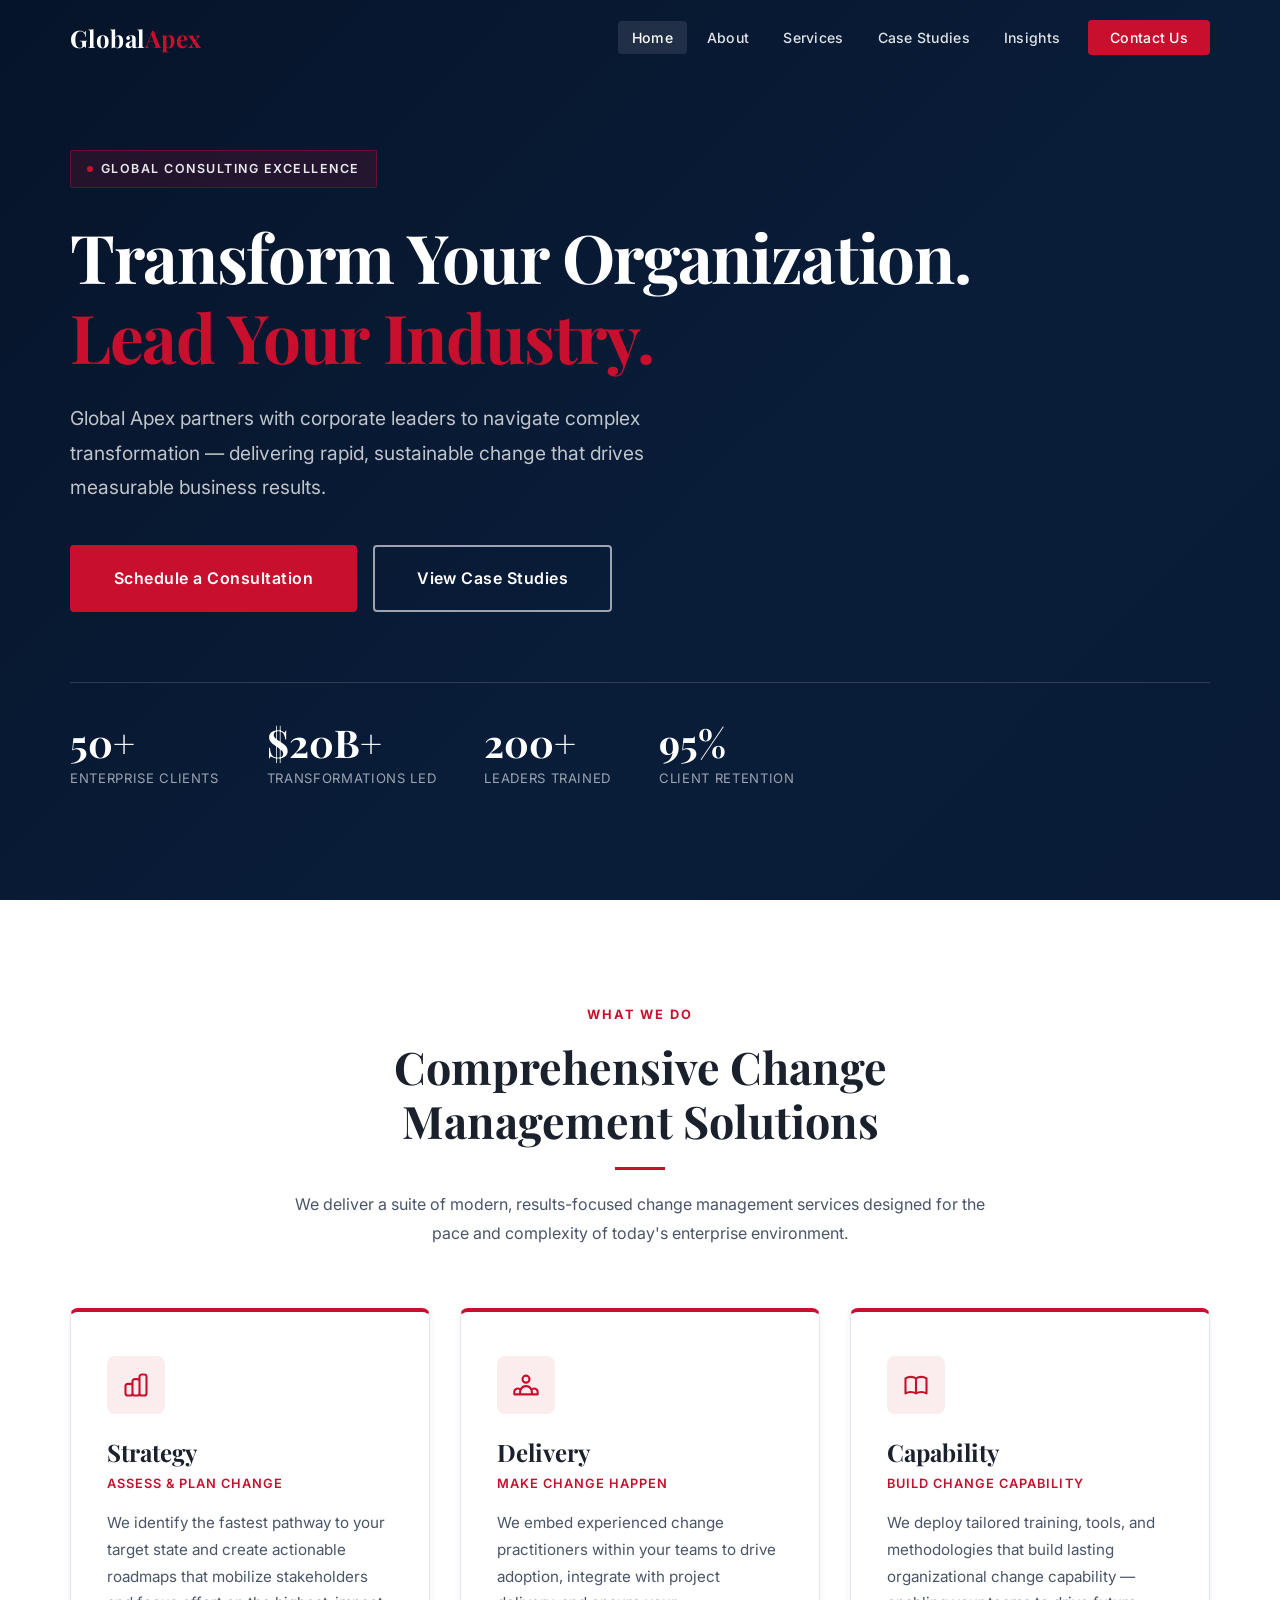
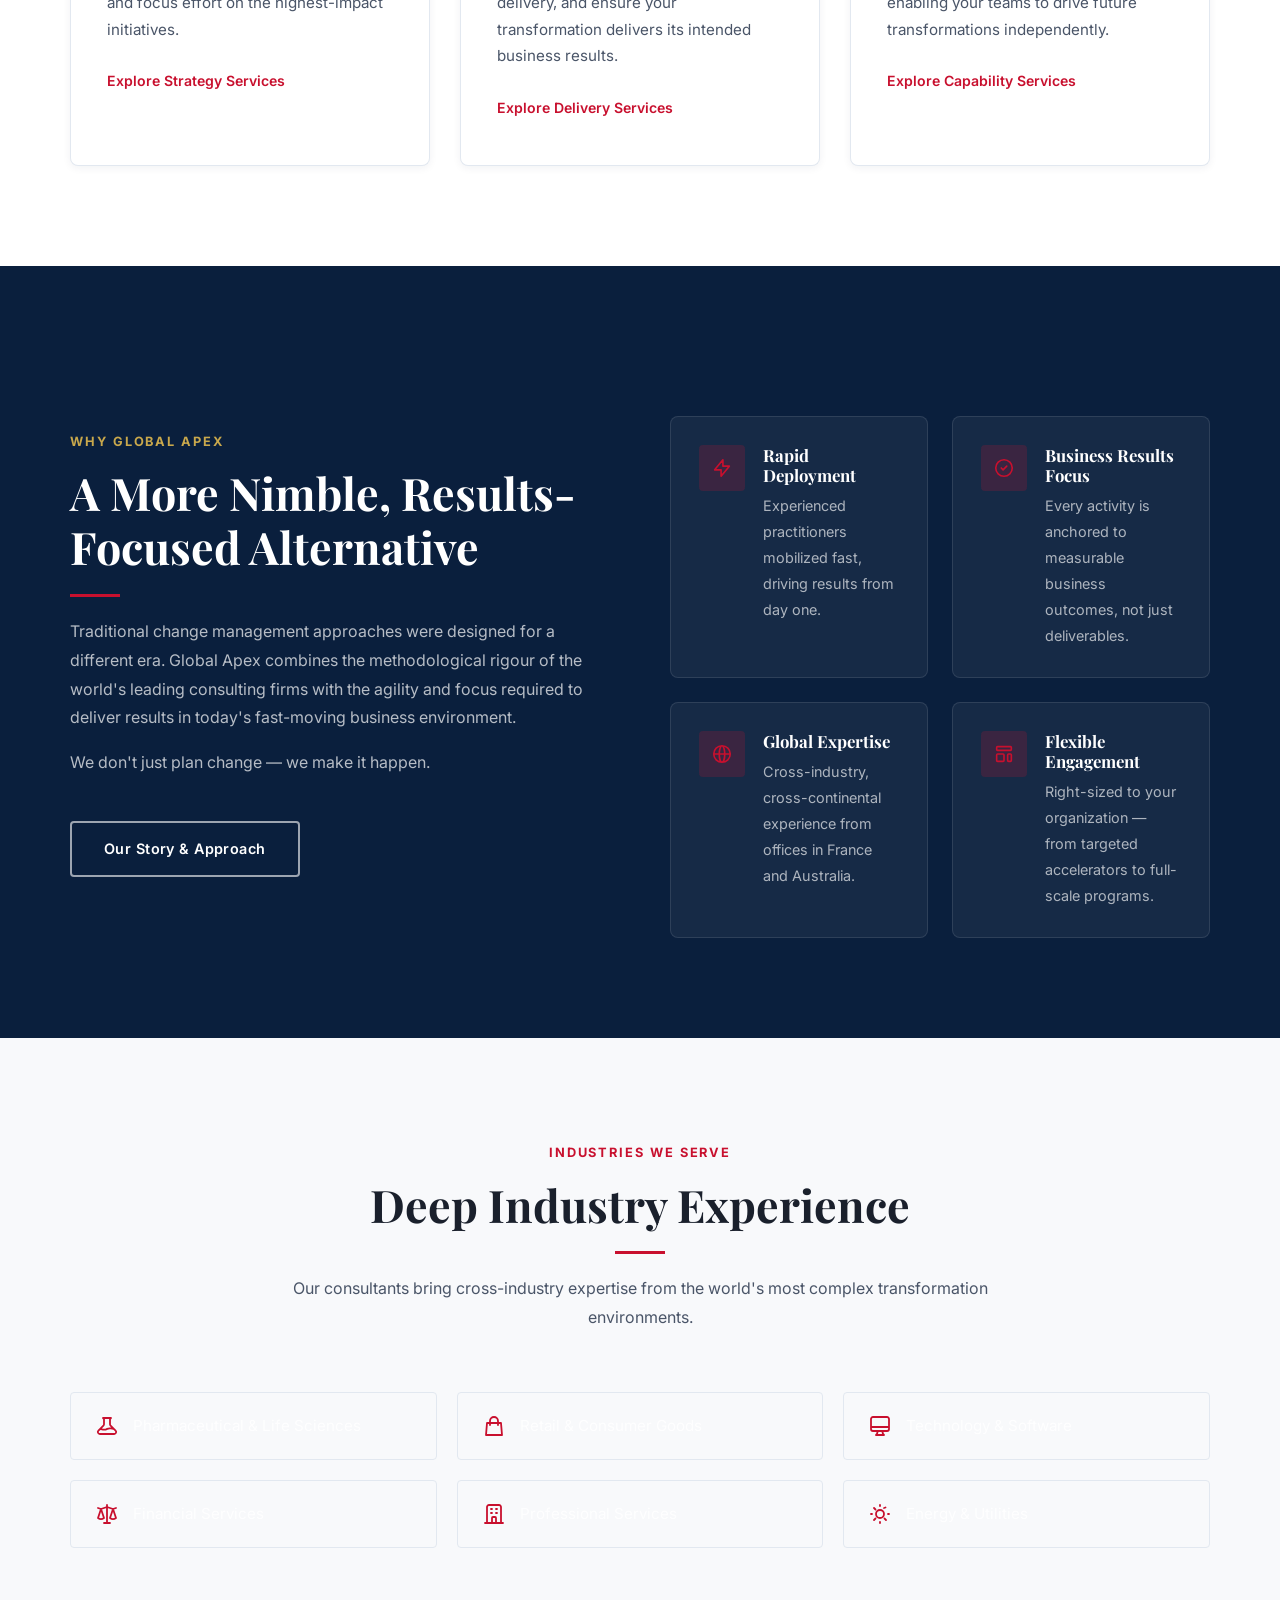
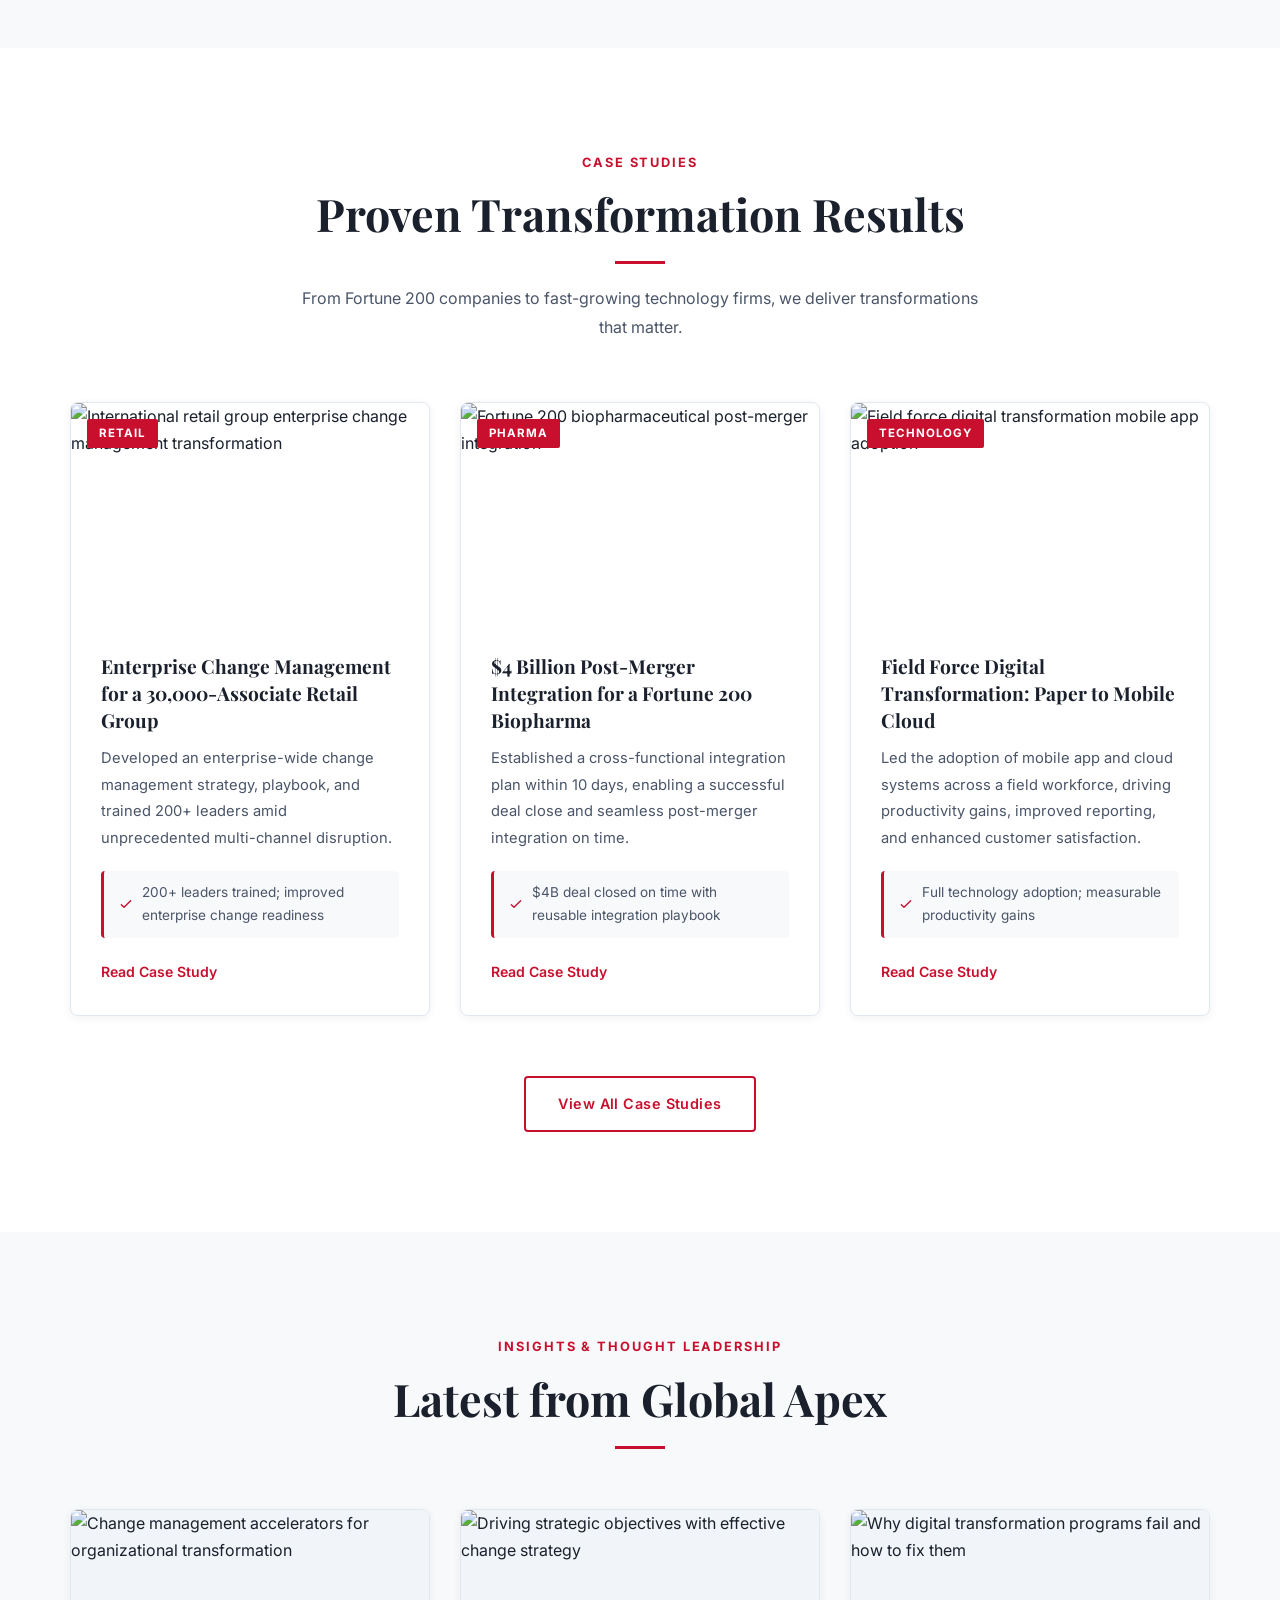
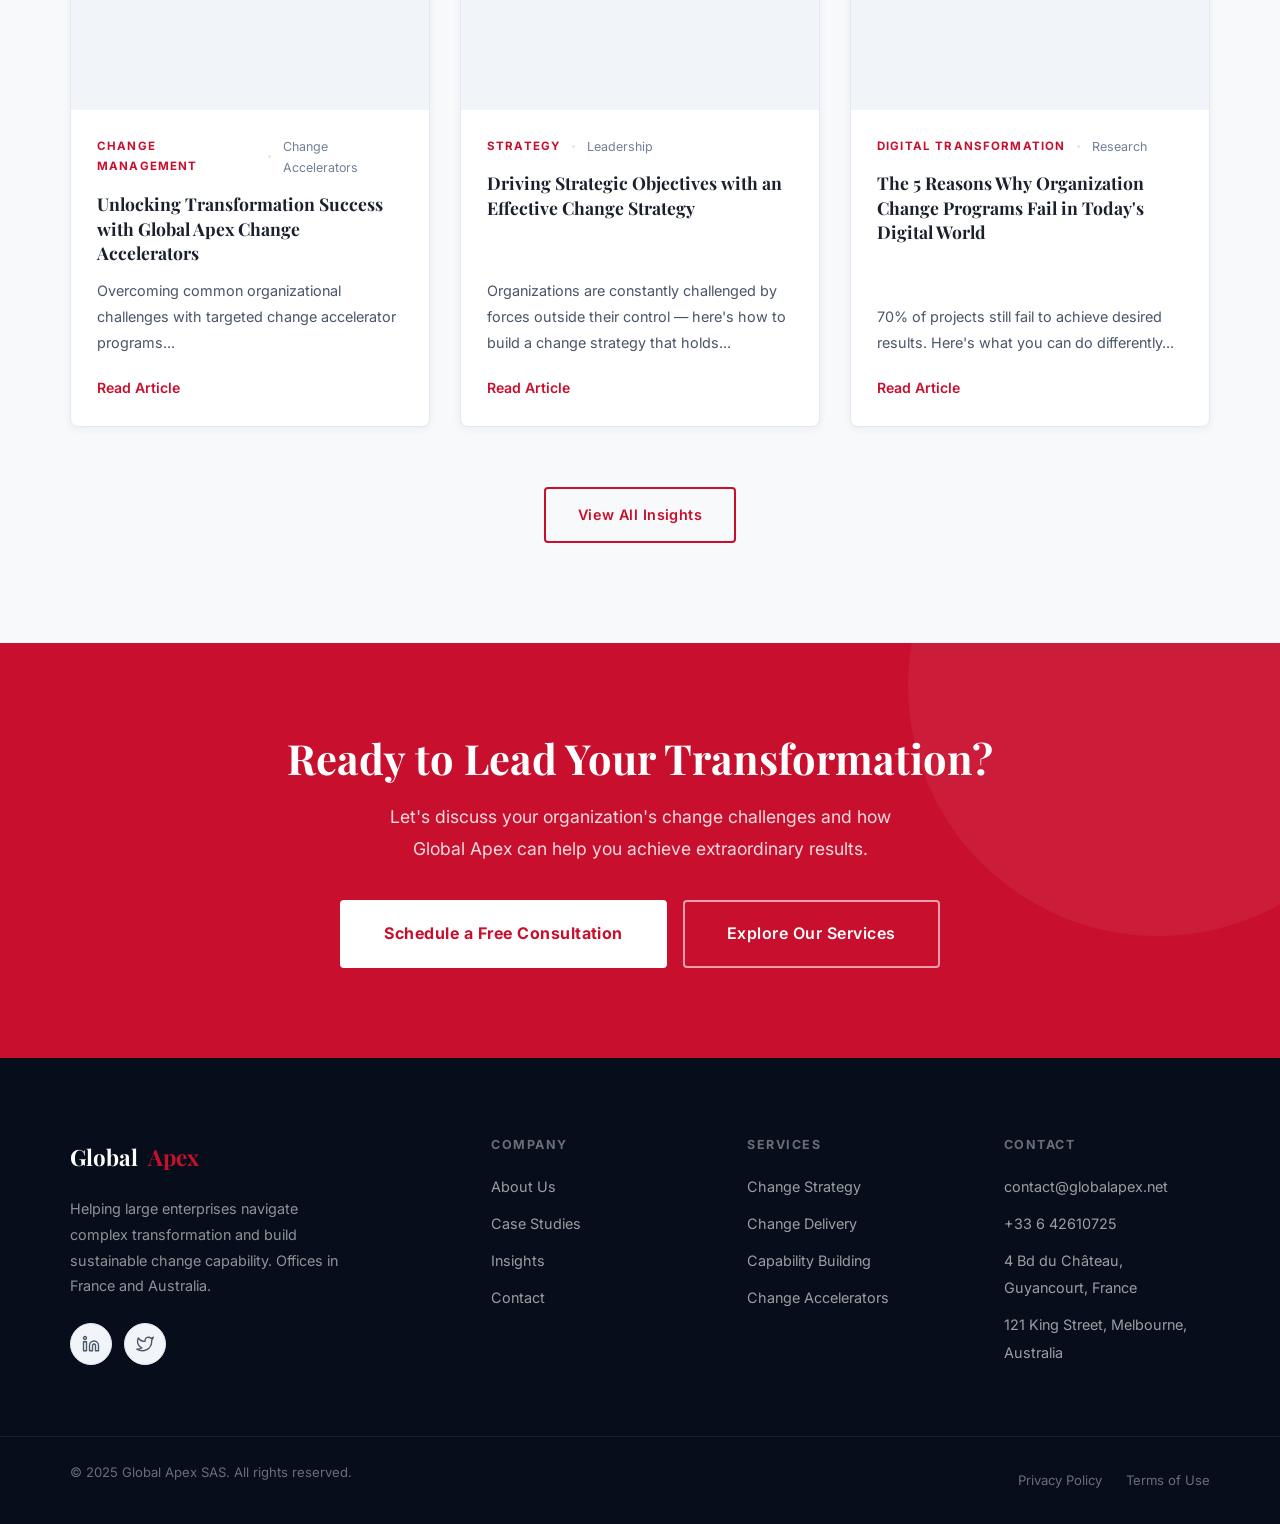
==== index.html @ b740687b "feat: complete site rebuild v2.0 — professional SEO-optimized consulting site - Full redesign inspir" ====
<!DOCTYPE html>
<html lang="en">
<head>
  <meta charset="UTF-8">
  <meta name="viewport" content="width=device-width, initial-scale=1.0">
  <title>Global Apex | Strategic Change Management & Business Transformation Consulting</title>
  <meta name="description" content="Global Apex is a leading change management and business transformation consultancy. We help large enterprises navigate complex change, post-merger integrations, and digital transformation to deliver measurable results.">
  <meta name="keywords" content="change management consulting, business transformation, organizational change, post-merger integration, digital transformation consulting, change management strategy, enterprise transformation, change capability">
  <meta name="robots" content="index, follow">
  <link rel="canonical" href="https://www.globalapex.net/">

  <!-- Open Graph -->
  <meta property="og:type" content="website">
  <meta property="og:title" content="Global Apex | Strategic Change Management & Business Transformation">
  <meta property="og:description" content="We help large enterprises navigate complex change and deliver extraordinary transformation results. Expert change management consultants in France & Australia.">
  <meta property="og:url" content="https://www.globalapex.net/">
  <meta property="og:site_name" content="Global Apex">
  <meta property="og:image" content="https://www.globalapex.net/assets/images/og-image.jpg">

  <!-- Twitter Card -->
  <meta name="twitter:card" content="summary_large_image">
  <meta name="twitter:title" content="Global Apex | Change Management Consulting">
  <meta name="twitter:description" content="Helping large enterprises navigate complex change and deliver extraordinary results.">

  <!-- Fonts -->
  <link rel="preconnect" href="https://fonts.googleapis.com">
  <link rel="preconnect" href="https://fonts.gstatic.com" crossorigin>
  <link href="https://fonts.googleapis.com/css2?family=Playfair+Display:wght@400;600;700&family=Inter:wght@300;400;500;600;700&display=swap" rel="stylesheet">

  <!-- CSS -->
  <link rel="stylesheet" href="/assets/css/style.css">

  <!-- Schema.org Structured Data -->
  <script type="application/ld+json">
  {
    "@context": "https://schema.org",
    "@type": "Organization",
    "name": "Global Apex SAS",
    "url": "https://www.globalapex.net",
    "logo": "https://www.globalapex.net/assets/images/logo.png",
    "description": "Global Apex is a change management and business transformation consulting firm helping large enterprises deliver complex transformations.",
    "foundingLocation": "Guyancourt, France",
    "email": "contact@globalapex.net",
    "telephone": "+33642610725",
    "address": {
      "@type": "PostalAddress",
      "streetAddress": "4 Boulevard du Château",
      "addressLocality": "Guyancourt",
      "postalCode": "78280",
      "addressCountry": "FR"
    },
    "sameAs": [
      "https://www.linkedin.com/company/globalapex",
      "https://twitter.com/globalapex"
    ],
    "areaServed": ["Europe", "Australia", "Global"],
    "serviceType": ["Change Management Consulting", "Business Transformation", "Post-Merger Integration", "Digital Transformation"]
  }
  </script>
  <script type="application/ld+json">
  {
    "@context": "https://schema.org",
    "@type": "WebSite",
    "url": "https://www.globalapex.net",
    "name": "Global Apex",
    "potentialAction": {
      "@type": "SearchAction",
      "target": "https://www.globalapex.net/insights?q={search_term_string}",
      "query-input": "required name=search_term_string"
    }
  }
  </script>
</head>
<body>

<!-- ===== NAVIGATION ===== -->
<header>
  <nav class="navbar" aria-label="Main navigation">
    <div class="nav-inner">
      <a href="/" class="nav-logo" aria-label="Global Apex Home">
        <div class="nav-logo">
          <span>Global<span class="accent">Apex</span></span>
        </div>
      </a>
      <ul class="nav-menu" role="menubar">
        <li role="none"><a href="/" role="menuitem" class="active">Home</a></li>
        <li role="none"><a href="/about.html" role="menuitem">About</a></li>
        <li role="none"><a href="/services.html" role="menuitem">Services</a></li>
        <li role="none"><a href="/case-studies.html" role="menuitem">Case Studies</a></li>
        <li role="none"><a href="/insights.html" role="menuitem">Insights</a></li>
        <li role="none"><a href="/contact.html" role="menuitem" class="nav-cta">Contact Us</a></li>
      </ul>
      <button class="hamburger" aria-label="Toggle mobile menu" aria-expanded="false">
        <span></span><span></span><span></span>
      </button>
    </div>
  </nav>
  <nav class="mobile-menu" aria-label="Mobile navigation">
    <a href="/">Home</a>
    <a href="/about.html">About</a>
    <a href="/services.html">Services</a>
    <a href="/case-studies.html">Case Studies</a>
    <a href="/insights.html">Insights</a>
    <a href="/contact.html" class="btn btn-primary">Contact Us</a>
  </nav>
</header>

<!-- ===== HERO ===== -->
<section class="hero" aria-label="Hero">
  <div class="hero-bg" style="background-image: url('https://images.unsplash.com/photo-1600880292203-757bb62b4baf?w=1920&auto=format&fit=crop&q=80');"></div>
  <div class="hero-overlay"></div>
  <div class="container">
    <div class="hero-content">
      <div class="hero-tag">Global Consulting Excellence</div>
      <h1>Transform Your Organization.<br><em>Lead Your Industry.</em></h1>
      <p class="hero-sub">Global Apex partners with corporate leaders to navigate complex transformation — delivering rapid, sustainable change that drives measurable business results.</p>
      <div class="hero-actions">
        <a href="/contact.html" class="btn btn-primary btn-lg">Schedule a Consultation</a>
        <a href="/case-studies.html" class="btn btn-secondary btn-lg">View Case Studies</a>
      </div>
      <div class="hero-stats">
        <div>
          <div class="hero-stat-num" data-counter data-target="50" data-suffix="+">50+</div>
          <div class="hero-stat-label">Enterprise Clients</div>
        </div>
        <div>
          <div class="hero-stat-num">$20B+</div>
          <div class="hero-stat-label">Transformations Led</div>
        </div>
        <div>
          <div class="hero-stat-num" data-counter data-target="200" data-suffix="+">200+</div>
          <div class="hero-stat-label">Leaders Trained</div>
        </div>
        <div>
          <div class="hero-stat-num" data-counter data-target="95" data-suffix="%">95%</div>
          <div class="hero-stat-label">Client Retention</div>
        </div>
      </div>
    </div>
  </div>
</section>

<!-- ===== SERVICES OVERVIEW ===== -->
<section class="section" aria-labelledby="services-heading">
  <div class="container">
    <div class="section-header--center reveal">
      <span class="section-label">What We Do</span>
      <h2 id="services-heading">Comprehensive Change Management Solutions</h2>
      <div class="divider divider--center"></div>
      <p>We deliver a suite of modern, results-focused change management services designed for the pace and complexity of today's enterprise environment.</p>
    </div>
    <div class="services-grid">
      <div class="service-card reveal reveal-delay-1">
        <div class="service-icon">
          <svg viewBox="0 0 24 24" fill="none" stroke-width="1.8" stroke-linecap="round" stroke-linejoin="round" aria-hidden="true"><path d="M9 19v-6a2 2 0 00-2-2H5a2 2 0 00-2 2v6a2 2 0 002 2h2a2 2 0 002-2zm0 0V9a2 2 0 012-2h2a2 2 0 012 2v10m-6 0a2 2 0 002 2h2a2 2 0 002-2m0 0V5a2 2 0 012-2h2a2 2 0 012 2v14a2 2 0 01-2 2h-2a2 2 0 01-2-2z"/></svg>
        </div>
        <h3>Strategy</h3>
        <span class="service-tag">Assess &amp; Plan Change</span>
        <p>We identify the fastest pathway to your target state and create actionable roadmaps that mobilize stakeholders and focus effort on the highest-impact initiatives.</p>
        <a href="/services.html#strategy" class="read-more">Explore Strategy Services <svg viewBox="0 0 24 24" fill="none" stroke-width="2" stroke-linecap="round" stroke-linejoin="round" aria-hidden="true"><path d="M5 12h14M12 5l7 7-7 7"/></svg></a>
      </div>
      <div class="service-card reveal reveal-delay-2">
        <div class="service-icon">
          <svg viewBox="0 0 24 24" fill="none" stroke-width="1.8" stroke-linecap="round" stroke-linejoin="round" aria-hidden="true"><path d="M17 20h5v-2a3 3 0 00-5.356-1.857M17 20H7m10 0v-2c0-.656-.126-1.283-.356-1.857M7 20H2v-2a3 3 0 015.356-1.857M7 20v-2c0-.656.126-1.283.356-1.857m0 0a5.002 5.002 0 019.288 0M15 7a3 3 0 11-6 0 3 3 0 016 0z"/></svg>
        </div>
        <h3>Delivery</h3>
        <span class="service-tag">Make Change Happen</span>
        <p>We embed experienced change practitioners within your teams to drive adoption, integrate with project delivery, and ensure your transformation delivers its intended business results.</p>
        <a href="/services.html#delivery" class="read-more">Explore Delivery Services <svg viewBox="0 0 24 24" fill="none" stroke-width="2" stroke-linecap="round" stroke-linejoin="round" aria-hidden="true"><path d="M5 12h14M12 5l7 7-7 7"/></svg></a>
      </div>
      <div class="service-card reveal reveal-delay-3">
        <div class="service-icon">
          <svg viewBox="0 0 24 24" fill="none" stroke-width="1.8" stroke-linecap="round" stroke-linejoin="round" aria-hidden="true"><path d="M12 6.253v13m0-13C10.832 5.477 9.246 5 7.5 5S4.168 5.477 3 6.253v13C4.168 18.477 5.754 18 7.5 18s3.332.477 4.5 1.253m0-13C13.168 5.477 14.754 5 16.5 5c1.747 0 3.332.477 4.5 1.253v13C19.832 18.477 18.247 18 16.5 18c-1.746 0-3.332.477-4.5 1.253"/></svg>
        </div>
        <h3>Capability</h3>
        <span class="service-tag">Build Change Capability</span>
        <p>We deploy tailored training, tools, and methodologies that build lasting organizational change capability — enabling your teams to drive future transformations independently.</p>
        <a href="/services.html#capability" class="read-more">Explore Capability Services <svg viewBox="0 0 24 24" fill="none" stroke-width="2" stroke-linecap="round" stroke-linejoin="round" aria-hidden="true"><path d="M5 12h14M12 5l7 7-7 7"/></svg></a>
      </div>
    </div>
  </div>
</section>

<!-- ===== WHY GLOBAL APEX ===== -->
<section class="section section--dark" aria-labelledby="why-heading">
  <div class="container">
    <div class="grid-2">
      <div class="reveal">
        <span class="section-label">Why Global Apex</span>
        <h2 id="why-heading" style="color:white;">A More Nimble, Results-Focused Alternative</h2>
        <div class="divider"></div>
        <p style="color:rgba(255,255,255,0.7);">Traditional change management approaches were designed for a different era. Global Apex combines the methodological rigour of the world's leading consulting firms with the agility and focus required to deliver results in today's fast-moving business environment.</p>
        <p style="color:rgba(255,255,255,0.7);">We don't just plan change — we make it happen.</p>
        <a href="/about.html" class="btn btn-secondary" style="margin-top:28px;">Our Story &amp; Approach</a>
      </div>
      <div class="why-grid reveal reveal-delay-1">
        <div class="why-item">
          <div class="why-icon"><svg viewBox="0 0 24 24" fill="none" stroke-width="1.8" stroke-linecap="round" stroke-linejoin="round" aria-hidden="true"><path d="M13 10V3L4 14h7v7l9-11h-7z"/></svg></div>
          <div>
            <h4>Rapid Deployment</h4>
            <p>Experienced practitioners mobilized fast, driving results from day one.</p>
          </div>
        </div>
        <div class="why-item">
          <div class="why-icon"><svg viewBox="0 0 24 24" fill="none" stroke-width="1.8" stroke-linecap="round" stroke-linejoin="round" aria-hidden="true"><path d="M9 12l2 2 4-4m6 2a9 9 0 11-18 0 9 9 0 0118 0z"/></svg></div>
          <div>
            <h4>Business Results Focus</h4>
            <p>Every activity is anchored to measurable business outcomes, not just deliverables.</p>
          </div>
        </div>
        <div class="why-item">
          <div class="why-icon"><svg viewBox="0 0 24 24" fill="none" stroke-width="1.8" stroke-linecap="round" stroke-linejoin="round" aria-hidden="true"><path d="M21 12a9 9 0 01-9 9m9-9a9 9 0 00-9-9m9 9H3m9 9a9 9 0 01-9-9m9 9c1.657 0 3-4.03 3-9s-1.343-9-3-9m0 18c-1.657 0-3-4.03-3-9s1.343-9 3-9m-9 9a9 9 0 019-9"/></svg></div>
          <div>
            <h4>Global Expertise</h4>
            <p>Cross-industry, cross-continental experience from offices in France and Australia.</p>
          </div>
        </div>
        <div class="why-item">
          <div class="why-icon"><svg viewBox="0 0 24 24" fill="none" stroke-width="1.8" stroke-linecap="round" stroke-linejoin="round" aria-hidden="true"><path d="M4 5a1 1 0 011-1h14a1 1 0 011 1v2a1 1 0 01-1 1H5a1 1 0 01-1-1V5zM4 13a1 1 0 011-1h6a1 1 0 011 1v6a1 1 0 01-1 1H5a1 1 0 01-1-1v-6zM16 13a1 1 0 011-1h2a1 1 0 011 1v6a1 1 0 01-1 1h-2a1 1 0 01-1-1v-6z"/></svg></div>
          <div>
            <h4>Flexible Engagement</h4>
            <p>Right-sized to your organization — from targeted accelerators to full-scale programs.</p>
          </div>
        </div>
      </div>
    </div>
  </div>
</section>

<!-- ===== INDUSTRIES ===== -->
<section class="section section--gray" aria-labelledby="industries-heading">
  <div class="container">
    <div class="section-header--center reveal">
      <span class="section-label">Industries We Serve</span>
      <h2 id="industries-heading">Deep Industry Experience</h2>
      <div class="divider divider--center"></div>
      <p>Our consultants bring cross-industry expertise from the world's most complex transformation environments.</p>
    </div>
    <div class="industries-grid reveal reveal-delay-1" style="--primary:#0a1f3d;">
      <div class="industry-item" style="background:var(--off-white);border-color:var(--border);">
        <svg viewBox="0 0 24 24" fill="none" stroke-width="1.8" stroke="var(--accent)" stroke-linecap="round" stroke-linejoin="round" aria-hidden="true"><path d="M19.428 15.428a2 2 0 00-1.022-.547l-2.387-.477a6 6 0 00-3.86.517l-.318.158a6 6 0 01-3.86.517L6.05 15.21a2 2 0 00-1.806.547M8 4h8l-1 1v5.172a2 2 0 00.586 1.414l5 5c1.26 1.26.367 3.414-1.415 3.414H4.828c-1.782 0-2.674-2.154-1.414-3.414l5-5A2 2 0 009 10.172V5L8 4z"/></svg>
        <span>Pharmaceutical &amp; Life Sciences</span>
      </div>
      <div class="industry-item" style="background:var(--off-white);border-color:var(--border);">
        <svg viewBox="0 0 24 24" fill="none" stroke-width="1.8" stroke="var(--accent)" stroke-linecap="round" stroke-linejoin="round" aria-hidden="true"><path d="M16 11V7a4 4 0 00-8 0v4M5 9h14l1 12H4L5 9z"/></svg>
        <span>Retail &amp; Consumer Goods</span>
      </div>
      <div class="industry-item" style="background:var(--off-white);border-color:var(--border);">
        <svg viewBox="0 0 24 24" fill="none" stroke-width="1.8" stroke="var(--accent)" stroke-linecap="round" stroke-linejoin="round" aria-hidden="true"><path d="M9.75 17L9 20l-1 1h8l-1-1-.75-3M3 13h18M5 17h14a2 2 0 002-2V5a2 2 0 00-2-2H5a2 2 0 00-2 2v10a2 2 0 002 2z"/></svg>
        <span>Technology &amp; Software</span>
      </div>
      <div class="industry-item" style="background:var(--off-white);border-color:var(--border);">
        <svg viewBox="0 0 24 24" fill="none" stroke-width="1.8" stroke="var(--accent)" stroke-linecap="round" stroke-linejoin="round" aria-hidden="true"><path d="M3 6l3 1m0 0l-3 9a5.002 5.002 0 006.001 0M6 7l3 9M6 7l6-2m6 2l3-1m-3 1l-3 9a5.002 5.002 0 006.001 0M18 7l3 9m-3-9l-6-2m0-2v2m0 16V5m0 16H9m3 0h3"/></svg>
        <span>Financial Services</span>
      </div>
      <div class="industry-item" style="background:var(--off-white);border-color:var(--border);">
        <svg viewBox="0 0 24 24" fill="none" stroke-width="1.8" stroke="var(--accent)" stroke-linecap="round" stroke-linejoin="round" aria-hidden="true"><path d="M19 21V5a2 2 0 00-2-2H7a2 2 0 00-2 2v16m14 0h2m-2 0h-5m-9 0H3m2 0h5M9 7h1m-1 4h1m4-4h1m-1 4h1m-5 10v-5a1 1 0 011-1h2a1 1 0 011 1v5m-4 0h4"/></svg>
        <span>Professional Services</span>
      </div>
      <div class="industry-item" style="background:var(--off-white);border-color:var(--border);">
        <svg viewBox="0 0 24 24" fill="none" stroke-width="1.8" stroke="var(--accent)" stroke-linecap="round" stroke-linejoin="round" aria-hidden="true"><path d="M12 3v1m0 16v1M3 12h1m16 0h1m-3.5-6.5L16 6M7.5 16.5L6 18m0-12l1.5 1.5M16.5 16.5L18 18M12 8a4 4 0 100 8 4 4 0 000-8z"/></svg>
        <span>Energy &amp; Utilities</span>
      </div>
    </div>
  </div>
</section>

<!-- ===== FEATURED CASE STUDIES ===== -->
<section class="section" aria-labelledby="cases-heading">
  <div class="container">
    <div class="section-header--center reveal">
      <span class="section-label">Case Studies</span>
      <h2 id="cases-heading">Proven Transformation Results</h2>
      <div class="divider divider--center"></div>
      <p>From Fortune 200 companies to fast-growing technology firms, we deliver transformations that matter.</p>
    </div>
    <div class="grid-3 reveal reveal-delay-1">
      <article class="case-card">
        <div class="case-card-img">
          <img src="https://images.unsplash.com/photo-1441986300917-64674bd600d8?w=700&auto=format&fit=crop&q=75" alt="International retail group enterprise change management transformation" loading="lazy">
          <span class="case-industry">Retail</span>
        </div>
        <div class="case-card-body">
          <h3>Enterprise Change Management for a 30,000-Associate Retail Group</h3>
          <p>Developed an enterprise-wide change management strategy, playbook, and trained 200+ leaders amid unprecedented multi-channel disruption.</p>
          <div class="case-result"><svg viewBox="0 0 24 24" fill="none" stroke-width="2" stroke-linecap="round" stroke-linejoin="round" aria-hidden="true"><path d="M5 13l4 4L19 7"/></svg>200+ leaders trained; improved enterprise change readiness</div>
          <a href="/case-studies.html#retail" class="read-more">Read Case Study <svg viewBox="0 0 24 24" fill="none" stroke-width="2" stroke-linecap="round" stroke-linejoin="round" aria-hidden="true"><path d="M5 12h14M12 5l7 7-7 7"/></svg></a>
        </div>
      </article>
      <article class="case-card">
        <div class="case-card-img">
          <img src="https://images.unsplash.com/photo-1518152006812-edab29b069ac?w=700&auto=format&fit=crop&q=75" alt="Fortune 200 biopharmaceutical post-merger integration" loading="lazy">
          <span class="case-industry">Pharma</span>
        </div>
        <div class="case-card-body">
          <h3>$4 Billion Post-Merger Integration for a Fortune 200 Biopharma</h3>
          <p>Established a cross-functional integration plan within 10 days, enabling a successful deal close and seamless post-merger integration on time.</p>
          <div class="case-result"><svg viewBox="0 0 24 24" fill="none" stroke-width="2" stroke-linecap="round" stroke-linejoin="round" aria-hidden="true"><path d="M5 13l4 4L19 7"/></svg>$4B deal closed on time with reusable integration playbook</div>
          <a href="/case-studies.html#pharma" class="read-more">Read Case Study <svg viewBox="0 0 24 24" fill="none" stroke-width="2" stroke-linecap="round" stroke-linejoin="round" aria-hidden="true"><path d="M5 12h14M12 5l7 7-7 7"/></svg></a>
        </div>
      </article>
      <article class="case-card">
        <div class="case-card-img">
          <img src="https://images.unsplash.com/photo-1611532736597-de2d4265fba3?w=700&auto=format&fit=crop&q=75" alt="Field force digital transformation mobile app adoption" loading="lazy">
          <span class="case-industry">Technology</span>
        </div>
        <div class="case-card-body">
          <h3>Field Force Digital Transformation: Paper to Mobile Cloud</h3>
          <p>Led the adoption of mobile app and cloud systems across a field workforce, driving productivity gains, improved reporting, and enhanced customer satisfaction.</p>
          <div class="case-result"><svg viewBox="0 0 24 24" fill="none" stroke-width="2" stroke-linecap="round" stroke-linejoin="round" aria-hidden="true"><path d="M5 13l4 4L19 7"/></svg>Full technology adoption; measurable productivity gains</div>
          <a href="/case-studies.html#digital" class="read-more">Read Case Study <svg viewBox="0 0 24 24" fill="none" stroke-width="2" stroke-linecap="round" stroke-linejoin="round" aria-hidden="true"><path d="M5 12h14M12 5l7 7-7 7"/></svg></a>
        </div>
      </article>
    </div>
    <div class="text-center mt-60 reveal">
      <a href="/case-studies.html" class="btn btn-outline">View All Case Studies</a>
    </div>
  </div>
</section>

<!-- ===== INSIGHTS ===== -->
<section class="section section--gray" aria-labelledby="insights-heading">
  <div class="container">
    <div class="section-header--center reveal">
      <span class="section-label">Insights &amp; Thought Leadership</span>
      <h2 id="insights-heading">Latest from Global Apex</h2>
      <div class="divider divider--center"></div>
    </div>
    <div class="grid-3 reveal reveal-delay-1">
      <article class="insight-card">
        <div class="insight-card-img">
          <img src="https://images.unsplash.com/photo-1552664730-d307ca884978?w=600&auto=format&fit=crop&q=75" alt="Change management accelerators for organizational transformation" loading="lazy">
        </div>
        <div class="insight-card-body">
          <div class="insight-meta">
            <span class="insight-cat">Change Management</span>
            <span class="insight-dot"></span>
            <span class="insight-date">Change Accelerators</span>
          </div>
          <h3>Unlocking Transformation Success with Global Apex Change Accelerators</h3>
          <p>Overcoming common organizational challenges with targeted change accelerator programs...</p>
          <a href="/insights.html" class="read-more">Read Article <svg viewBox="0 0 24 24" fill="none" stroke-width="2" stroke-linecap="round" stroke-linejoin="round" aria-hidden="true"><path d="M5 12h14M12 5l7 7-7 7"/></svg></a>
        </div>
      </article>
      <article class="insight-card">
        <div class="insight-card-img">
          <img src="https://images.unsplash.com/photo-1507679799987-c73779587ccf?w=600&auto=format&fit=crop&q=75" alt="Driving strategic objectives with effective change strategy" loading="lazy">
        </div>
        <div class="insight-card-body">
          <div class="insight-meta">
            <span class="insight-cat">Strategy</span>
            <span class="insight-dot"></span>
            <span class="insight-date">Leadership</span>
          </div>
          <h3>Driving Strategic Objectives with an Effective Change Strategy</h3>
          <p>Organizations are constantly challenged by forces outside their control — here's how to build a change strategy that holds...</p>
          <a href="/insights.html" class="read-more">Read Article <svg viewBox="0 0 24 24" fill="none" stroke-width="2" stroke-linecap="round" stroke-linejoin="round" aria-hidden="true"><path d="M5 12h14M12 5l7 7-7 7"/></svg></a>
        </div>
      </article>
      <article class="insight-card">
        <div class="insight-card-img">
          <img src="https://images.unsplash.com/photo-1553877522-43269d4ea984?w=600&auto=format&fit=crop&q=75" alt="Why digital transformation programs fail and how to fix them" loading="lazy">
        </div>
        <div class="insight-card-body">
          <div class="insight-meta">
            <span class="insight-cat">Digital Transformation</span>
            <span class="insight-dot"></span>
            <span class="insight-date">Research</span>
          </div>
          <h3>The 5 Reasons Why Organization Change Programs Fail in Today's Digital World</h3>
          <p>70% of projects still fail to achieve desired results. Here's what you can do differently...</p>
          <a href="/insights.html" class="read-more">Read Article <svg viewBox="0 0 24 24" fill="none" stroke-width="2" stroke-linecap="round" stroke-linejoin="round" aria-hidden="true"><path d="M5 12h14M12 5l7 7-7 7"/></svg></a>
        </div>
      </article>
    </div>
    <div class="text-center mt-60 reveal">
      <a href="/insights.html" class="btn btn-outline">View All Insights</a>
    </div>
  </div>
</section>

<!-- ===== CTA ===== -->
<section class="cta-section" aria-label="Call to action">
  <div class="container">
    <div class="reveal">
      <h2>Ready to Lead Your Transformation?</h2>
      <p>Let's discuss your organization's change challenges and how Global Apex can help you achieve extraordinary results.</p>
      <div class="cta-actions">
        <a href="/contact.html" class="btn btn-white btn-lg">Schedule a Free Consultation</a>
        <a href="/services.html" class="btn btn-white-outline btn-lg">Explore Our Services</a>
      </div>
    </div>
  </div>
</section>

<!-- ===== FOOTER ===== -->
<footer class="footer" aria-label="Site footer">
  <div class="footer-top">
    <div class="container">
      <div class="footer-grid">
        <div class="footer-brand">
          <div class="footer-logo">Global<span>Apex</span></div>
          <p>Helping large enterprises navigate complex transformation and build sustainable change capability. Offices in France and Australia.</p>
          <div class="social-links" style="margin-top:24px;">
            <a href="https://www.linkedin.com/company/globalapex" class="social-link" aria-label="LinkedIn" rel="noopener noreferrer" target="_blank">
              <svg viewBox="0 0 24 24" fill="none" stroke-width="1.8" stroke-linecap="round" stroke-linejoin="round" aria-hidden="true"><path d="M16 8a6 6 0 016 6v7h-4v-7a2 2 0 00-2-2 2 2 0 00-2 2v7h-4v-7a6 6 0 016-6zM2 9h4v12H2z"/><circle cx="4" cy="4" r="2"/></svg>
            </a>
            <a href="https://twitter.com/globalapex" class="social-link" aria-label="Twitter / X" rel="noopener noreferrer" target="_blank">
              <svg viewBox="0 0 24 24" fill="none" stroke-width="1.8" stroke-linecap="round" stroke-linejoin="round" aria-hidden="true"><path d="M23 3a10.9 10.9 0 01-3.14 1.53 4.48 4.48 0 00-7.86 3v1A10.66 10.66 0 013 4s-4 9 5 13a11.64 11.64 0 01-7 2c9 5 20 0 20-11.5a4.5 4.5 0 00-.08-.83A7.72 7.72 0 0023 3z"/></svg>
            </a>
          </div>
        </div>
        <div class="footer-nav">
          <h4>Company</h4>
          <ul>
            <li><a href="/about.html">About Us</a></li>
            <li><a href="/case-studies.html">Case Studies</a></li>
            <li><a href="/insights.html">Insights</a></li>
            <li><a href="/contact.html">Contact</a></li>
          </ul>
        </div>
        <div class="footer-nav">
          <h4>Services</h4>
          <ul>
            <li><a href="/services.html#strategy">Change Strategy</a></li>
            <li><a href="/services.html#delivery">Change Delivery</a></li>
            <li><a href="/services.html#capability">Capability Building</a></li>
            <li><a href="/services.html#accelerators">Change Accelerators</a></li>
          </ul>
        </div>
        <div class="footer-nav">
          <h4>Contact</h4>
          <ul>
            <li><a href="mailto:contact@globalapex.net">contact@globalapex.net</a></li>
            <li><a href="tel:+33642610725">+33 6 42610725</a></li>
            <li><a href="/contact.html">4 Bd du Château, Guyancourt, France</a></li>
            <li><a href="/contact.html">121 King Street, Melbourne, Australia</a></li>
          </ul>
        </div>
      </div>
    </div>
  </div>
  <div class="container">
    <div class="footer-bottom">
      <p class="footer-copy">&copy; 2025 Global Apex SAS. All rights reserved.</p>
      <div class="footer-legal">
        <a href="/privacy.html">Privacy Policy</a>
        <a href="/terms.html">Terms of Use</a>
      </div>
    </div>
  </div>
</footer>

<script src="/assets/js/main.js" defer></script>
</body>
</html>
---- assets/css/style.css ----
/* =====================================================
   GLOBAL APEX — Professional Strategy Consulting
   Design System: Bain-Inspired Premium Consulting
   Version: 2.0 | contact@globalapex.net
   ===================================================== */

/* ===== CSS CUSTOM PROPERTIES ===== */
:root {
  --primary: #0a1f3d;
  --primary-dark: #061429;
  --primary-light: #1a3355;
  --accent: #c8102e;
  --accent-hover: #a00d24;
  --accent-light: rgba(200,16,46,0.08);
  --gold: #c9a84c;
  --white: #ffffff;
  --off-white: #f8f9fb;
  --light-gray: #f1f5f9;
  --border: #e2e8f0;
  --text-dark: #1a202c;
  --text-medium: #4a5568;
  --text-light: #718096;
  --font-heading: 'Playfair Display', Georgia, 'Times New Roman', serif;
  --font-body: 'Inter', 'Segoe UI', -apple-system, BlinkMacSystemFont, sans-serif;
  --section-py: 100px;
  --container-max: 1200px;
  --radius: 4px;
  --radius-lg: 8px;
  --transition: 0.3s ease;
  --shadow-sm: 0 2px 8px rgba(10,31,61,0.06);
  --shadow-md: 0 8px 30px rgba(10,31,61,0.10);
  --shadow-lg: 0 20px 60px rgba(10,31,61,0.15);
}

/* ===== RESET & BASE ===== */
*, *::before, *::after { box-sizing: border-box; margin: 0; padding: 0; }
html { font-size: 16px; scroll-behavior: smooth; -webkit-font-smoothing: antialiased; }
body { font-family: var(--font-body); color: var(--text-dark); background: var(--white); overflow-x: hidden; line-height: 1.7; }
img { max-width: 100%; height: auto; display: block; }
a { color: inherit; text-decoration: none; transition: color var(--transition); }
ul { list-style: none; }
button { cursor: pointer; border: none; background: none; font-family: var(--font-body); }

/* ===== TYPOGRAPHY ===== */
h1, h2, h3, h4, h5, h6 { font-family: var(--font-heading); line-height: 1.2; color: var(--text-dark); font-weight: 700; }
h1 { font-size: clamp(2.4rem, 5vw, 4rem); }
h2 { font-size: clamp(1.9rem, 4vw, 2.8rem); }
h3 { font-size: clamp(1.4rem, 2.5vw, 1.9rem); }
h4 { font-size: 1.25rem; }
h5 { font-size: 1.1rem; }
p { color: var(--text-medium); line-height: 1.8; margin-bottom: 1rem; }
p:last-child { margin-bottom: 0; }
.lead { font-size: 1.2rem; line-height: 1.8; }

/* ===== LAYOUT ===== */
.container { width: 100%; max-width: var(--container-max); margin: 0 auto; padding: 0 30px; }
.section { padding: var(--section-py) 0; }
.section--dark { background: var(--primary); }
.section--dark h2, .section--dark h3, .section--dark h4, .section--dark p { color: rgba(255,255,255,0.88); }
.section--dark .section-label { color: var(--gold); }
.section--gray { background: var(--off-white); }
.section--red { background: var(--accent); }
.grid-2 { display: grid; grid-template-columns: 1fr 1fr; gap: 60px; align-items: center; }
.grid-3 { display: grid; grid-template-columns: repeat(3,1fr); gap: 30px; }
.grid-4 { display: grid; grid-template-columns: repeat(4,1fr); gap: 30px; }

/* ===== SECTION HEADER ===== */
.section-header { margin-bottom: 60px; }
.section-header--center { text-align: center; max-width: 700px; margin: 0 auto 60px; }
.section-label { display: inline-block; font-size: 0.8rem; font-weight: 700; letter-spacing: 0.15em; text-transform: uppercase; color: var(--accent); margin-bottom: 14px; }
.section-header h2 { margin-bottom: 18px; }
.section-header p { font-size: 1.1rem; }
.divider { width: 50px; height: 3px; background: var(--accent); margin: 20px 0; }
.divider--center { margin: 20px auto; }

/* ===== BUTTONS ===== */
.btn { display: inline-flex; align-items: center; gap: 8px; padding: 14px 32px; font-family: var(--font-body); font-size: 0.9rem; font-weight: 600; letter-spacing: 0.03em; border-radius: var(--radius); transition: all var(--transition); cursor: pointer; border: 2px solid transparent; }
.btn-primary { background: var(--accent); color: var(--white); border-color: var(--accent); }
.btn-primary:hover { background: var(--accent-hover); border-color: var(--accent-hover); transform: translateY(-2px); box-shadow: 0 8px 25px rgba(200,16,46,0.35); }
.btn-secondary { background: transparent; color: var(--white); border-color: rgba(255,255,255,0.6); }
.btn-secondary:hover { background: var(--white); color: var(--primary); border-color: var(--white); }
.btn-outline { background: transparent; color: var(--accent); border-color: var(--accent); }
.btn-outline:hover { background: var(--accent); color: var(--white); }
.btn-dark { background: var(--primary); color: var(--white); border-color: var(--primary); }
.btn-dark:hover { background: var(--primary-dark); transform: translateY(-2px); }
.btn-lg { padding: 18px 42px; font-size: 1rem; }
.btn-sm { padding: 10px 22px; font-size: 0.85rem; }
.btn svg { width: 18px; height: 18px; transition: transform var(--transition); }
.btn:hover svg { transform: translateX(4px); }

/* ===== NAVIGATION ===== */
.navbar { position: fixed; top: 0; left: 0; right: 0; z-index: 1000; transition: all 0.4s ease; padding: 0; }
.navbar.transparent { background: transparent; }
.navbar.solid { background: var(--primary-dark); box-shadow: 0 2px 20px rgba(0,0,0,0.2); }
.nav-inner { display: flex; align-items: center; justify-content: space-between; height: 76px; max-width: var(--container-max); margin: 0 auto; padding: 0 30px; }
.nav-logo { display: flex; align-items: center; gap: 10px; font-family: var(--font-heading); font-size: 1.5rem; font-weight: 700; color: var(--white); letter-spacing: 0.02em; }
.nav-logo span.accent { color: var(--accent); }
.nav-logo .logo-icon { width: 36px; height: 36px; background: var(--accent); border-radius: 4px; display: flex; align-items: center; justify-content: center; }
.nav-logo .logo-icon svg { width: 20px; height: 20px; fill: white; }
.nav-menu { display: flex; align-items: center; gap: 6px; }
.nav-menu a { color: rgba(255,255,255,0.88); font-size: 0.88rem; font-weight: 500; padding: 8px 14px; border-radius: var(--radius); transition: all var(--transition); letter-spacing: 0.02em; }
.nav-menu a:hover, .nav-menu a.active { color: var(--white); background: rgba(255,255,255,0.1); }
.nav-cta { background: var(--accent) !important; color: var(--white) !important; padding: 9px 22px !important; margin-left: 8px; }
.nav-cta:hover { background: var(--accent-hover) !important; }
.hamburger { display: none; flex-direction: column; gap: 5px; width: 28px; cursor: pointer; padding: 4px; }
.hamburger span { display: block; height: 2px; background: var(--white); border-radius: 2px; transition: all var(--transition); }
.hamburger.open span:nth-child(1) { transform: translateY(7px) rotate(45deg); }
.hamburger.open span:nth-child(2) { opacity: 0; }
.hamburger.open span:nth-child(3) { transform: translateY(-7px) rotate(-45deg); }
.mobile-menu { display: none; position: fixed; top: 76px; left: 0; right: 0; background: var(--primary-dark); padding: 20px 30px 30px; z-index: 999; border-top: 1px solid rgba(255,255,255,0.1); }
.mobile-menu.open { display: block; }
.mobile-menu a { display: block; color: rgba(255,255,255,0.88); font-size: 1rem; font-weight: 500; padding: 14px 0; border-bottom: 1px solid rgba(255,255,255,0.08); }
.mobile-menu a:last-child { border-bottom: none; }
.mobile-menu .btn-primary { display: inline-flex; margin-top: 16px; border-bottom: none; padding: 12px 28px; }

/* ===== HERO SECTIONS ===== */
.hero { position: relative; min-height: 100vh; display: flex; align-items: center; overflow: hidden; background: var(--primary-dark); }
.hero--inner { min-height: 55vh; padding-top: 120px; }
.hero-bg { position: absolute; inset: 0; background-size: cover; background-position: center; background-repeat: no-repeat; }
.hero-overlay { position: absolute; inset: 0; background: linear-gradient(135deg, rgba(6,20,41,0.92) 0%, rgba(10,31,61,0.80) 60%, rgba(10,31,61,0.65) 100%); }
.hero-content { position: relative; z-index: 2; padding: 120px 0 80px; }
.hero-tag { display: inline-flex; align-items: center; gap: 8px; background: rgba(200,16,46,0.15); border: 1px solid rgba(200,16,46,0.4); color: rgba(255,255,255,0.9); font-size: 0.78rem; font-weight: 600; letter-spacing: 0.12em; text-transform: uppercase; padding: 7px 16px; border-radius: 2px; margin-bottom: 28px; }
.hero-tag::before { content: ''; width: 6px; height: 6px; background: var(--accent); border-radius: 50%; }
.hero h1 { color: var(--white); margin-bottom: 24px; font-size: clamp(2.6rem, 5.5vw, 4.2rem); letter-spacing: -0.02em; }
.hero h1 em { font-style: normal; color: var(--accent); }
.hero-sub { font-size: 1.2rem; color: rgba(255,255,255,0.75); max-width: 580px; margin-bottom: 40px; line-height: 1.8; }
.hero-actions { display: flex; gap: 16px; flex-wrap: wrap; }
.hero-stats { display: flex; gap: 48px; margin-top: 70px; padding-top: 40px; border-top: 1px solid rgba(255,255,255,0.15); flex-wrap: wrap; }
.hero-stat-num { font-family: var(--font-heading); font-size: 2.4rem; font-weight: 700; color: var(--white); line-height: 1; }
.hero-stat-label { font-size: 0.82rem; color: rgba(255,255,255,0.6); margin-top: 6px; letter-spacing: 0.05em; text-transform: uppercase; }
.page-hero { padding: 140px 0 80px; background: var(--primary); position: relative; overflow: hidden; }
.page-hero::after { content: ''; position: absolute; bottom: -1px; left: 0; right: 0; height: 60px; background: var(--white); clip-path: ellipse(55% 100% at 50% 100%); }
.page-hero h1 { color: var(--white); margin-bottom: 16px; }
.page-hero p { color: rgba(255,255,255,0.75); font-size: 1.15rem; max-width: 600px; }
.breadcrumb { display: flex; align-items: center; gap: 8px; margin-bottom: 20px; }
.breadcrumb a { color: rgba(255,255,255,0.6); font-size: 0.85rem; }
.breadcrumb a:hover { color: var(--white); }
.breadcrumb span { color: rgba(255,255,255,0.4); font-size: 0.85rem; }
.breadcrumb .current { color: rgba(255,255,255,0.85); font-size: 0.85rem; }

/* ===== IMPACT STATS SECTION ===== */
.stats-section { background: var(--primary); padding: 70px 0; }
.stats-grid { display: grid; grid-template-columns: repeat(4,1fr); gap: 20px; }
.stat-item { text-align: center; padding: 30px 20px; border-right: 1px solid rgba(255,255,255,0.1); }
.stat-item:last-child { border-right: none; }
.stat-number { font-family: var(--font-heading); font-size: 3rem; font-weight: 700; color: var(--white); line-height: 1; }
.stat-number span { color: var(--accent); }
.stat-desc { font-size: 0.88rem; color: rgba(255,255,255,0.6); margin-top: 8px; text-transform: uppercase; letter-spacing: 0.05em; }

/* ===== SERVICE CARDS ===== */
.services-grid { display: grid; grid-template-columns: repeat(3,1fr); gap: 30px; }
.service-card { background: var(--white); border-radius: var(--radius-lg); padding: 44px 36px; box-shadow: var(--shadow-sm); border: 1px solid var(--border); border-top: 4px solid var(--accent); transition: all var(--transition); position: relative; overflow: hidden; }
.service-card::before { content: ''; position: absolute; bottom: 0; left: 0; right: 0; height: 3px; background: linear-gradient(90deg, var(--accent), var(--primary)); transform: scaleX(0); transition: transform var(--transition); transform-origin: left; }
.service-card:hover { box-shadow: var(--shadow-hover); transform: translateY(-6px); }
.service-card:hover::before { transform: scaleX(1); }
.service-icon { width: 58px; height: 58px; background: var(--accent-light); border-radius: var(--radius-lg); display: flex; align-items: center; justify-content: center; margin-bottom: 24px; }
.service-icon svg { width: 28px; height: 28px; stroke: var(--accent); }
.service-card h3 { font-size: 1.5rem; margin-bottom: 6px; }
.service-tag { font-size: 0.8rem; font-weight: 600; color: var(--accent); text-transform: uppercase; letter-spacing: 0.08em; margin-bottom: 16px; display: block; }
.service-card p { font-size: 0.95rem; line-height: 1.75; margin-bottom: 24px; }
.read-more { display: inline-flex; align-items: center; gap: 6px; font-size: 0.88rem; font-weight: 600; color: var(--accent); transition: gap var(--transition); }
.read-more:hover { gap: 10px; color: var(--accent-hover); }
.read-more svg { width: 16px; height: 16px; }

/* ===== WHY GLOBAL APEX ===== */
.why-grid { display: grid; grid-template-columns: repeat(2,1fr); gap: 24px; margin-top: 50px; }
.why-item { display: flex; gap: 18px; align-items: flex-start; padding: 28px; background: rgba(255,255,255,0.05); border-radius: var(--radius-lg); border: 1px solid rgba(255,255,255,0.1); }
.why-icon { width: 46px; height: 46px; min-width: 46px; background: rgba(200,16,46,0.2); border-radius: var(--radius); display: flex; align-items: center; justify-content: center; }
.why-icon svg { width: 22px; height: 22px; stroke: var(--accent); }
.why-item h4 { color: var(--white); font-size: 1.05rem; margin-bottom: 8px; }
.why-item p { font-size: 0.9rem; color: rgba(255,255,255,0.65); margin: 0; }

/* ===== CASE STUDY CARDS ===== */
.case-card { background: var(--white); border-radius: var(--radius-lg); overflow: hidden; box-shadow: var(--shadow-sm); border: 1px solid var(--border); transition: all var(--transition); }
.case-card:hover { box-shadow: var(--shadow-hover); transform: translateY(-5px); }
.case-card-img { height: 220px; overflow: hidden; position: relative; }
.case-card-img img { width: 100%; height: 100%; object-fit: cover; transition: transform 0.6s ease; }
.case-card:hover .case-card-img img { transform: scale(1.05); }
.case-industry { position: absolute; top: 16px; left: 16px; background: var(--accent); color: var(--white); font-size: 0.72rem; font-weight: 700; letter-spacing: 0.08em; text-transform: uppercase; padding: 5px 12px; border-radius: 2px; }
.case-card-body { padding: 30px; }
.case-card-body h3 { font-size: 1.2rem; margin-bottom: 12px; line-height: 1.4; }
.case-card-body p { font-size: 0.92rem; margin-bottom: 20px; }
.case-result { display: flex; align-items: center; gap: 8px; font-size: 0.85rem; color: var(--text-medium); background: var(--off-white); padding: 10px 14px; border-radius: var(--radius); margin-bottom: 20px; border-left: 3px solid var(--accent); }
.case-result svg { width: 16px; height: 16px; stroke: var(--accent); flex-shrink: 0; }

/* ===== INSIGHTS CARDS ===== */
.insight-card { background: var(--white); border-radius: var(--radius-lg); overflow: hidden; box-shadow: var(--shadow-sm); border: 1px solid var(--border); transition: all var(--transition); display: flex; flex-direction: column; }
.insight-card:hover { box-shadow: var(--shadow-hover); transform: translateY(-5px); }
.insight-card-img { height: 200px; overflow: hidden; background: var(--light-gray); }
.insight-card-img img { width: 100%; height: 100%; object-fit: cover; transition: transform 0.6s ease; }
.insight-card:hover .insight-card-img img { transform: scale(1.05); }
.insight-card-body { padding: 26px; flex: 1; display: flex; flex-direction: column; }
.insight-meta { display: flex; align-items: center; gap: 12px; margin-bottom: 14px; }
.insight-cat { font-size: 0.72rem; font-weight: 700; letter-spacing: 0.1em; text-transform: uppercase; color: var(--accent); }
.insight-date { font-size: 0.78rem; color: var(--text-light); }
.insight-dot { width: 3px; height: 3px; background: var(--border); border-radius: 50%; }
.insight-card-body h3 { font-size: 1.1rem; margin-bottom: 12px; line-height: 1.4; flex: 1; }
.insight-card-body p { font-size: 0.9rem; margin-bottom: 20px; }

/* ===== CTA BANNER ===== */
.cta-section { background: var(--accent); padding: 90px 0; text-align: center; position: relative; overflow: hidden; }
.cta-section::before { content: ''; position: absolute; top: -50%; right: -10%; width: 500px; height: 500px; background: rgba(255,255,255,0.05); border-radius: 50%; }
.cta-section h2 { color: var(--white); font-size: clamp(1.8rem, 3.5vw, 2.6rem); margin-bottom: 18px; position: relative; }
.cta-section p { color: rgba(255,255,255,0.85); font-size: 1.1rem; max-width: 550px; margin: 0 auto 36px; position: relative; }
.cta-actions { display: flex; gap: 16px; justify-content: center; flex-wrap: wrap; position: relative; }
.btn-white { background: var(--white); color: var(--accent); border-color: var(--white); font-weight: 700; }
.btn-white:hover { background: var(--off-white); }
.btn-white-outline { background: transparent; color: var(--white); border-color: rgba(255,255,255,0.6); }
.btn-white-outline:hover { background: rgba(255,255,255,0.15); border-color: var(--white); }

/* ===== CONTACT FORM ===== */
.contact-layout { display: grid; grid-template-columns: 1.1fr 0.9fr; gap: 70px; align-items: start; }
.contact-form-wrap { background: var(--white); border-radius: var(--radius-lg); padding: 50px; box-shadow: var(--shadow-md); border: 1px solid var(--border); }
.contact-form-wrap h2 { font-size: 1.8rem; margin-bottom: 8px; }
.contact-form-wrap > p { font-size: 0.95rem; margin-bottom: 36px; }
.form-row { display: grid; grid-template-columns: 1fr 1fr; gap: 20px; }
.form-group { margin-bottom: 22px; }
.form-group label { display: block; font-size: 0.85rem; font-weight: 600; color: var(--text-dark); margin-bottom: 8px; letter-spacing: 0.02em; }
.form-group label span { color: var(--accent); }
.form-control { width: 100%; padding: 13px 16px; font-family: var(--font-body); font-size: 0.95rem; color: var(--text-dark); background: var(--off-white); border: 1.5px solid var(--border); border-radius: var(--radius); transition: all var(--transition); outline: none; }
.form-control:focus { border-color: var(--accent); background: var(--white); box-shadow: 0 0 0 3px rgba(200,16,46,0.1); }
.form-control::placeholder { color: var(--text-light); }
textarea.form-control { min-height: 130px; resize: vertical; }
.form-honeypot { display: none !important; }
.form-submit { width: 100%; padding: 16px; font-size: 1rem; font-weight: 600; letter-spacing: 0.03em; }
.form-note { text-align: center; font-size: 0.82rem; color: var(--text-light); margin-top: 16px; }
.form-success { display: none; text-align: center; padding: 40px 20px; }
.form-success svg { width: 64px; height: 64px; stroke: #22c55e; margin: 0 auto 20px; }
.form-success h3 { margin-bottom: 12px; }
.form-success p { color: var(--text-medium); }
.form-error-msg { background: #fef2f2; color: var(--accent); border: 1px solid rgba(200,16,46,0.2); border-radius: var(--radius); padding: 12px 16px; font-size: 0.88rem; margin-bottom: 20px; display: none; }
.contact-info-panel h3 { font-size: 1.5rem; margin-bottom: 12px; }
.contact-info-panel > p { margin-bottom: 40px; }
.contact-info-block { margin-bottom: 36px; }
.contact-info-block h4 { font-size: 0.8rem; font-weight: 700; text-transform: uppercase; letter-spacing: 0.12em; color: var(--accent); margin-bottom: 14px; }
.contact-info-item { display: flex; align-items: flex-start; gap: 12px; margin-bottom: 14px; }
.contact-info-item svg { width: 18px; height: 18px; stroke: var(--text-light); flex-shrink: 0; margin-top: 3px; }
.contact-info-item span { font-size: 0.95rem; color: var(--text-medium); }
.contact-info-item a { color: var(--text-medium); transition: color var(--transition); }
.contact-info-item a:hover { color: var(--accent); }
.social-links { display: flex; gap: 12px; margin-top: 24px; }
.social-link { width: 42px; height: 42px; border-radius: 50%; background: var(--light-gray); display: flex; align-items: center; justify-content: center; transition: all var(--transition); border: 1px solid var(--border); }
.social-link:hover { background: var(--accent); border-color: var(--accent); }
.social-link:hover svg { stroke: var(--white); }
.social-link svg { width: 18px; height: 18px; stroke: var(--text-medium); }

/* ===== FOOTER ===== */
.footer { background: #060e1b; color: rgba(255,255,255,0.7); }
.footer-top { padding: 80px 0 60px; border-bottom: 1px solid rgba(255,255,255,0.08); }
.footer-grid { display: grid; grid-template-columns: 1.8fr 1fr 1fr 1fr; gap: 50px; }
.footer-brand p { font-size: 0.9rem; line-height: 1.8; margin-top: 20px; color: rgba(255,255,255,0.55); max-width: 280px; }
.footer-logo { display: flex; align-items: center; gap: 10px; font-family: var(--font-heading); font-size: 1.4rem; font-weight: 700; color: var(--white); }
.footer-logo span { color: var(--accent); }
.footer-logo-icon { width: 32px; height: 32px; background: var(--accent); border-radius: 4px; display: flex; align-items: center; justify-content: center; }
.footer-logo-icon svg { width: 18px; height: 18px; fill: white; }
.footer-nav h4 { font-family: var(--font-body); font-size: 0.78rem; font-weight: 700; text-transform: uppercase; letter-spacing: 0.12em; color: rgba(255,255,255,0.4); margin-bottom: 20px; }
.footer-nav ul li { margin-bottom: 10px; }
.footer-nav ul li a { font-size: 0.9rem; color: rgba(255,255,255,0.6); transition: color var(--transition); }
.footer-nav ul li a:hover { color: var(--white); }
.footer-bottom { padding: 24px 0; display: flex; justify-content: space-between; align-items: center; gap: 20px; flex-wrap: wrap; }
.footer-copy { font-size: 0.82rem; color: rgba(255,255,255,0.4); }
.footer-legal { display: flex; gap: 24px; }
.footer-legal a { font-size: 0.82rem; color: rgba(255,255,255,0.4); transition: color var(--transition); }
.footer-legal a:hover { color: rgba(255,255,255,0.7); }

/* ===== PROCESS STEPS ===== */
.process-steps { display: grid; grid-template-columns: repeat(4,1fr); gap: 0; position: relative; }
.process-steps::before { content: ''; position: absolute; top: 32px; left: calc(12.5% + 16px); right: calc(12.5% + 16px); height: 2px; background: linear-gradient(90deg, var(--accent), var(--primary)); z-index: 0; }
.step-item { text-align: center; padding: 0 20px; position: relative; z-index: 1; }
.step-num { width: 64px; height: 64px; background: var(--accent); border-radius: 50%; display: flex; align-items: center; justify-content: center; font-family: var(--font-heading); font-size: 1.4rem; font-weight: 700; color: var(--white); margin: 0 auto 24px; border: 4px solid var(--white); box-shadow: 0 0 0 2px var(--accent); }
.step-item h4 { font-size: 1rem; margin-bottom: 12px; }
.step-item p { font-size: 0.88rem; }

/* ===== TEAM/ABOUT ===== */
.team-grid { display: grid; grid-template-columns: repeat(3,1fr); gap: 30px; }
.team-card { text-align: center; }
.team-img { width: 100%; height: 260px; border-radius: var(--radius-lg); overflow: hidden; margin-bottom: 20px; background: var(--light-gray); }
.team-img img { width: 100%; height: 100%; object-fit: cover; }
.team-name { font-size: 1.1rem; margin-bottom: 4px; }
.team-role { font-size: 0.85rem; color: var(--accent); font-weight: 600; }

/* ===== VALUES ===== */
.values-grid { display: grid; grid-template-columns: repeat(3,1fr); gap: 30px; }
.value-card { padding: 36px 28px; border-radius: var(--radius-lg); background: var(--white); border: 1px solid var(--border); }
.value-icon { font-size: 2.5rem; margin-bottom: 16px; }
.value-card h4 { font-size: 1.15rem; margin-bottom: 12px; }

/* ===== INDUSTRIES ===== */
.industries-grid { display: grid; grid-template-columns: repeat(3,1fr); gap: 20px; }
.industry-item { display: flex; align-items: center; gap: 14px; padding: 20px 24px; background: rgba(255,255,255,0.05); border-radius: var(--radius); border: 1px solid rgba(255,255,255,0.1); transition: all var(--transition); }
.industry-item:hover { background: rgba(255,255,255,0.1); border-color: rgba(255,255,255,0.2); }
.industry-item svg { width: 24px; height: 24px; stroke: var(--accent); flex-shrink: 0; }
.industry-item span { font-size: 0.95rem; color: rgba(255,255,255,0.85); }

/* ===== FAQ ===== */
.faq-list { max-width: 800px; margin: 0 auto; }
.faq-item { border-bottom: 1px solid var(--border); }
.faq-question { width: 100%; display: flex; justify-content: space-between; align-items: center; padding: 22px 0; font-size: 1.05rem; font-weight: 600; color: var(--text-dark); cursor: pointer; text-align: left; background: none; border: none; font-family: var(--font-body); }
.faq-question svg { width: 20px; height: 20px; stroke: var(--accent); transition: transform var(--transition); flex-shrink: 0; }
.faq-item.open .faq-question svg { transform: rotate(180deg); }
.faq-answer { max-height: 0; overflow: hidden; transition: max-height 0.4s ease; }
.faq-answer-inner { padding-bottom: 22px; font-size: 0.95rem; color: var(--text-medium); line-height: 1.8; }

/* ===== DOWNLOAD CTA ===== */
.download-box { background: linear-gradient(135deg, var(--primary) 0%, var(--primary-light) 100%); border-radius: var(--radius-lg); padding: 50px; display: flex; gap: 40px; align-items: center; }
.download-icon { width: 80px; height: 80px; min-width: 80px; background: rgba(200,16,46,0.15); border-radius: var(--radius-lg); display: flex; align-items: center; justify-content: center; }
.download-icon svg { width: 40px; height: 40px; stroke: var(--accent); }
.download-text h3 { color: var(--white); font-size: 1.3rem; margin-bottom: 10px; }
.download-text p { color: rgba(255,255,255,0.7); font-size: 0.95rem; margin-bottom: 20px; }

/* ===== UTILITIES ===== */
.text-white { color: var(--white) !important; }
.text-accent { color: var(--accent) !important; }
.text-center { text-align: center; }
.text-right { text-align: right; }
.mt-60 { margin-top: 60px; }
.mb-60 { margin-bottom: 60px; }
.hidden { display: none; }
.visually-hidden { position: absolute; width: 1px; height: 1px; margin: -1px; overflow: hidden; clip: rect(0,0,0,0); }

/* ===== ANIMATIONS ===== */
.reveal { opacity: 0; transform: translateY(30px); transition: opacity 0.7s ease, transform 0.7s ease; }
.reveal.visible { opacity: 1; transform: translateY(0); }
.reveal-delay-1 { transition-delay: 0.1s; }
.reveal-delay-2 { transition-delay: 0.2s; }
.reveal-delay-3 { transition-delay: 0.3s; }

/* ===== RESPONSIVE ===== */
@media (max-width: 1024px) {
  :root { --section-py: 80px; }
  .grid-4, .stats-grid, .process-steps, .footer-grid { grid-template-columns: repeat(2,1fr); }
  .services-grid, .grid-3, .values-grid { grid-template-columns: repeat(2,1fr); }
  .contact-layout { grid-template-columns: 1fr; gap: 50px; }
  .process-steps::before { display: none; }
}
@media (max-width: 768px) {
  :root { --section-py: 60px; }
  .nav-menu { display: none; }
  .hamburger { display: flex; }
  .grid-2, .services-grid, .grid-3, .why-grid, .values-grid, .industries-grid { grid-template-columns: 1fr; }
  .stats-grid { grid-template-columns: repeat(2,1fr); }
  .footer-grid { grid-template-columns: 1fr; }
  .stat-item { border-right: none; border-bottom: 1px solid rgba(255,255,255,0.1); }
  .hero-stats { gap: 30px; }
  .form-row { grid-template-columns: 1fr; }
  .contact-form-wrap { padding: 30px 20px; }
  .download-box { flex-direction: column; padding: 30px; }
  .footer-bottom { flex-direction: column; text-align: center; }
  .section-header--center { margin-bottom: 40px; }
}
@media (max-width: 480px) {
  .container { padding: 0 20px; }
  .hero h1 { font-size: 2.2rem; }
  .btn-lg { padding: 14px 28px; font-size: 0.95rem; }
  .hero-actions { flex-direction: column; gap: 12px; }
  .stat-number { font-size: 2.2rem; }
  .stats-grid { grid-template-columns: 1fr; }
  .process-steps { grid-template-columns: 1fr; gap: 30px; }
}
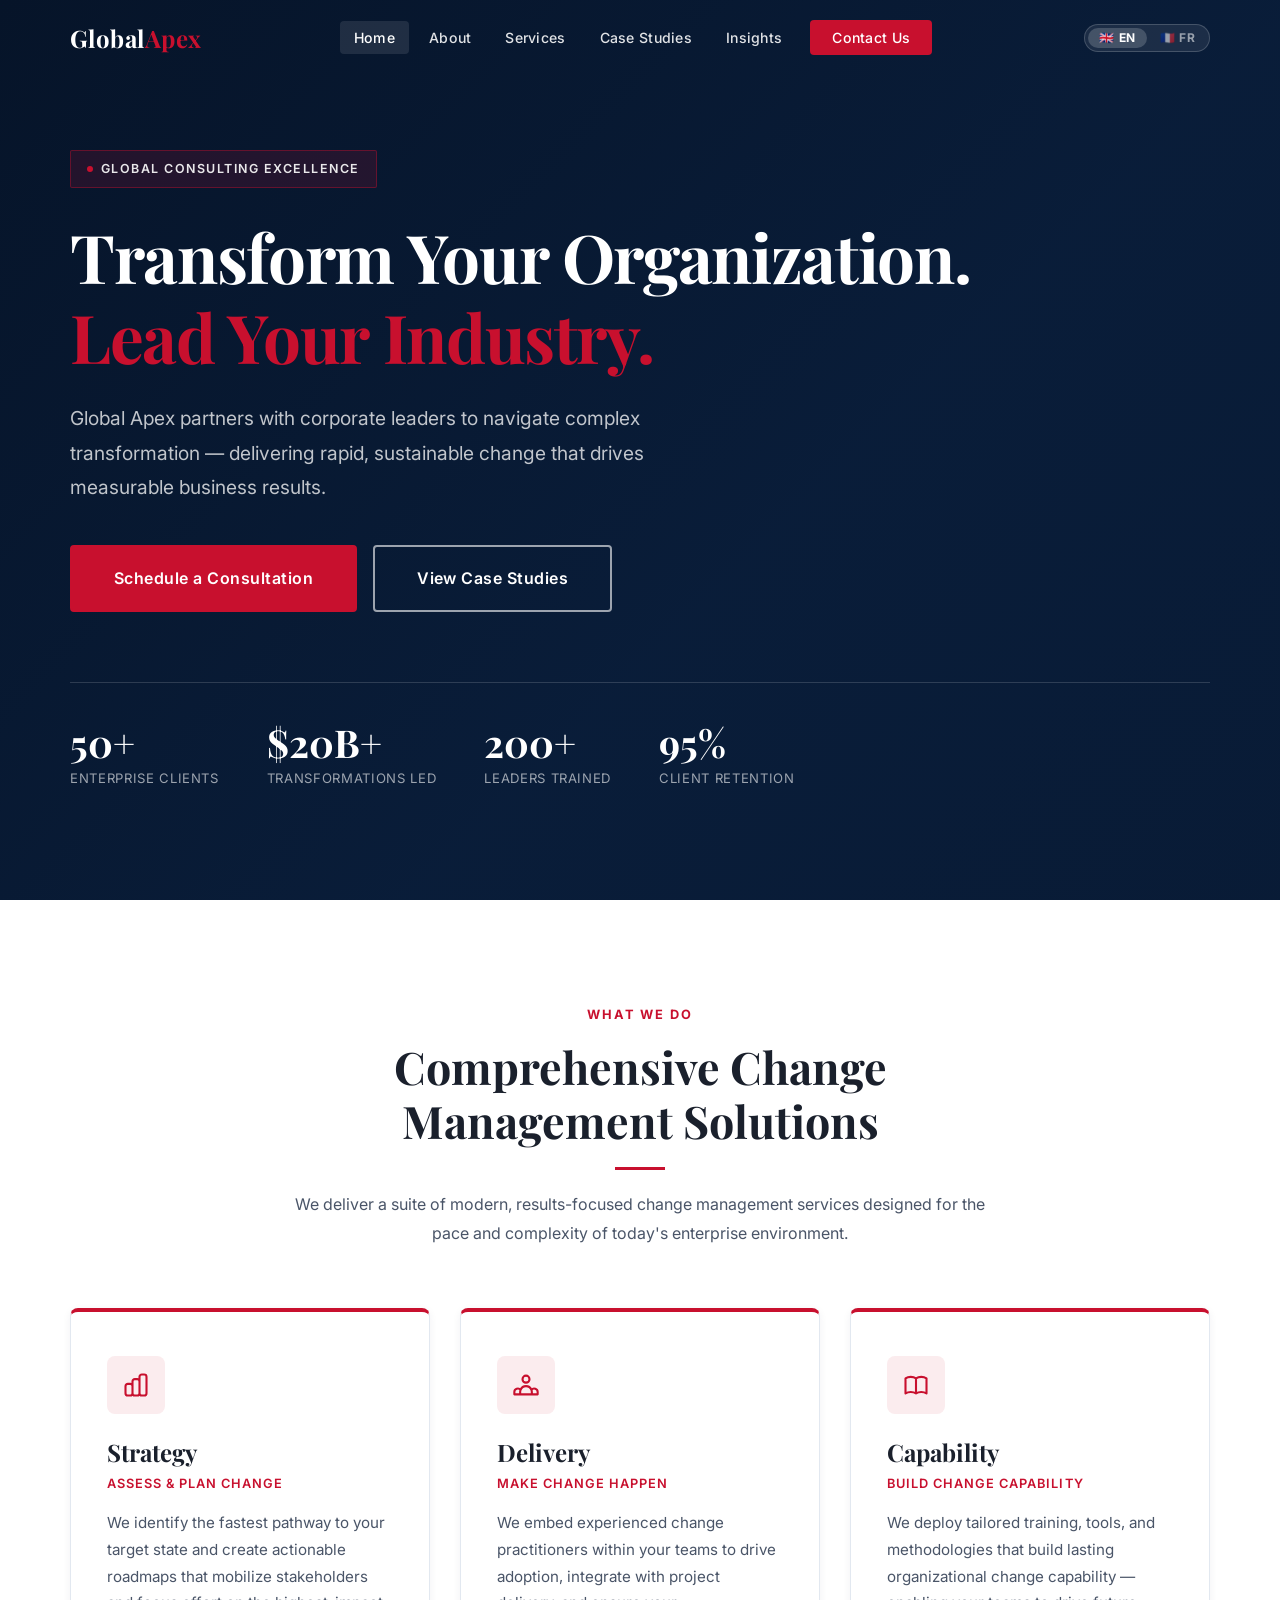
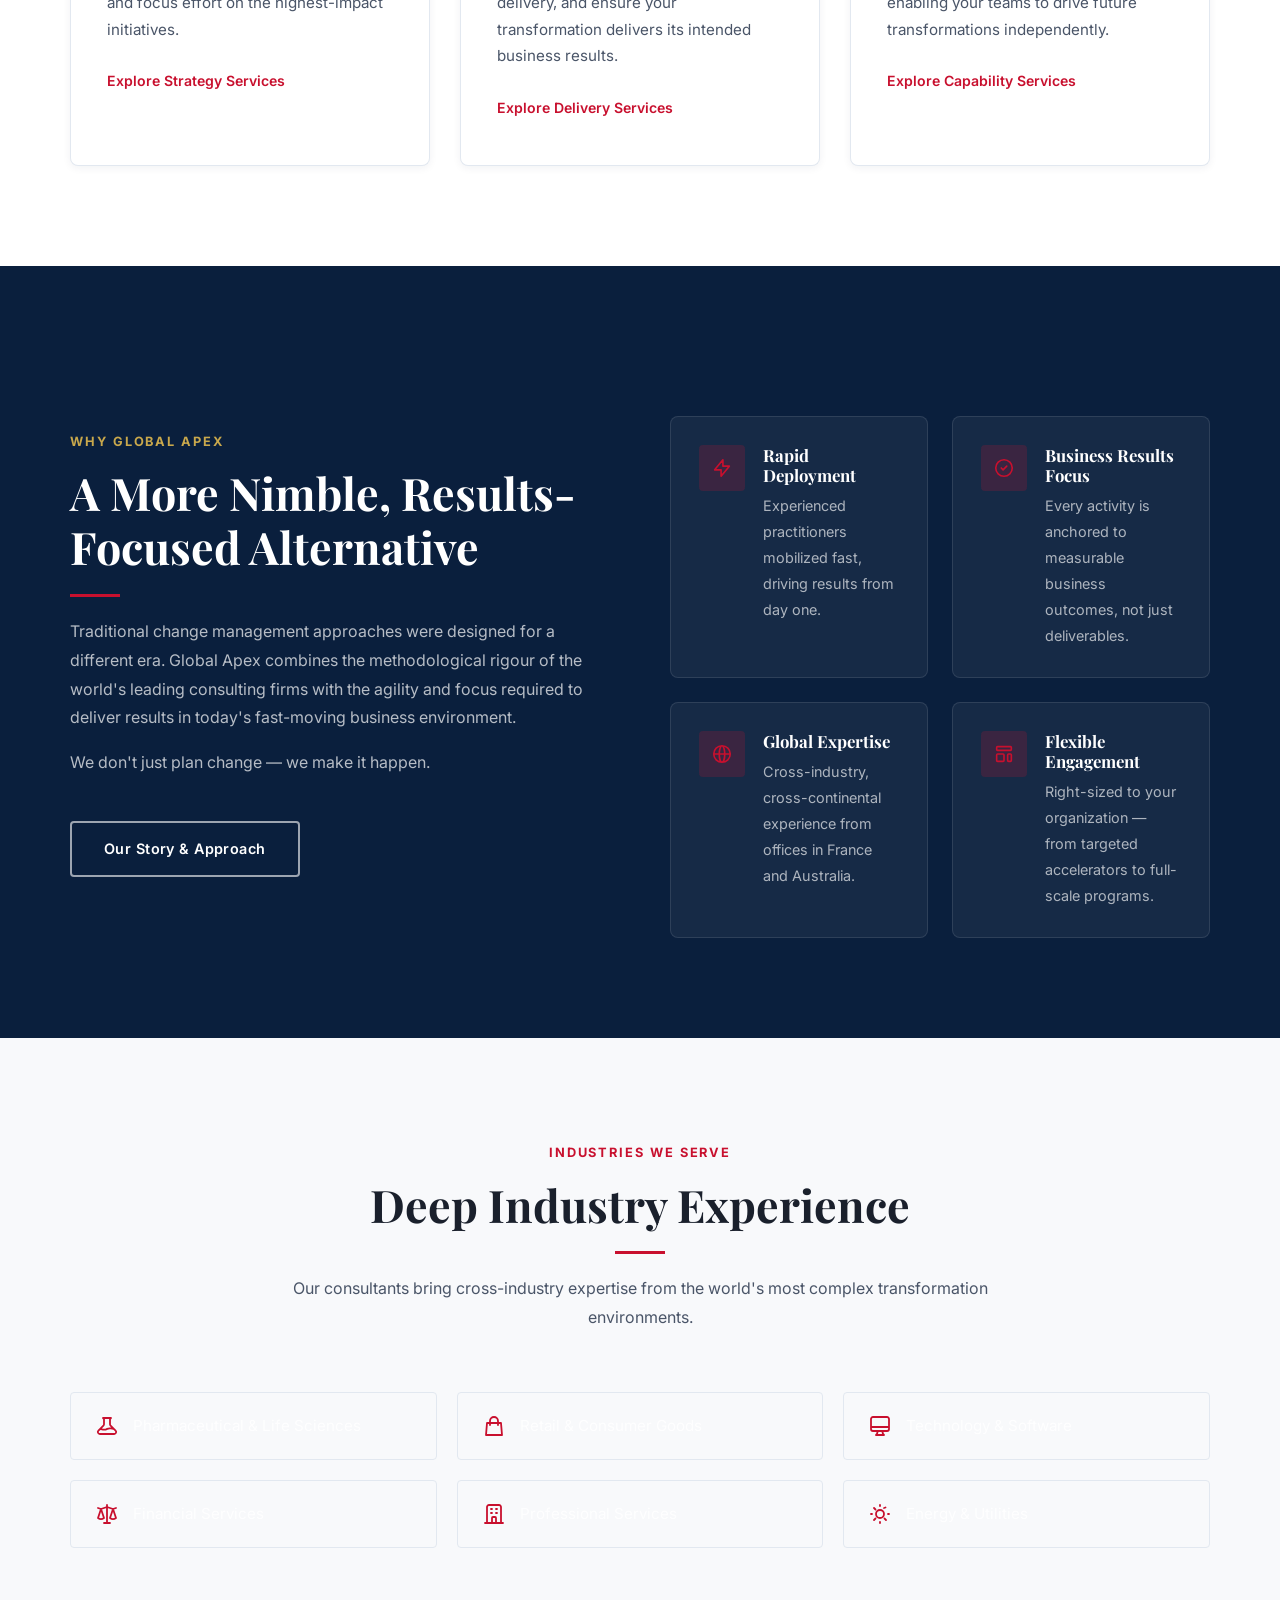
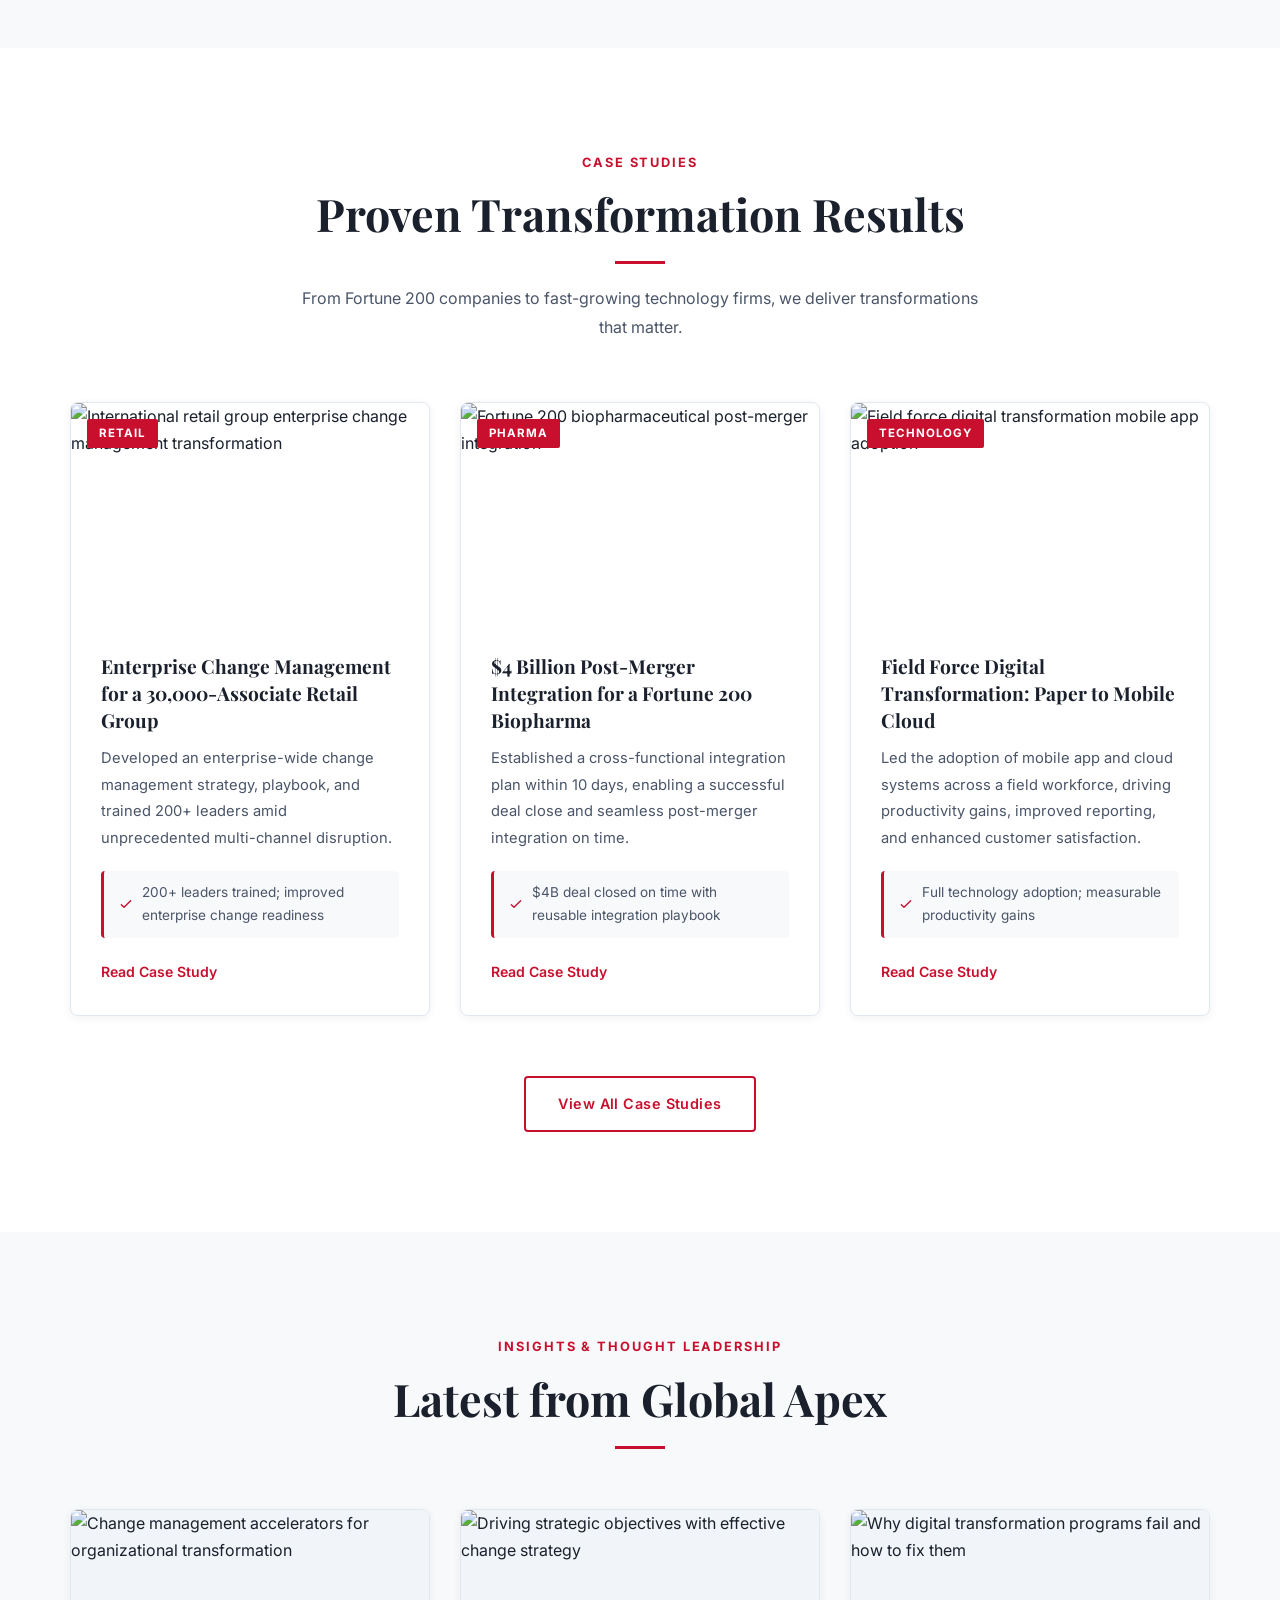
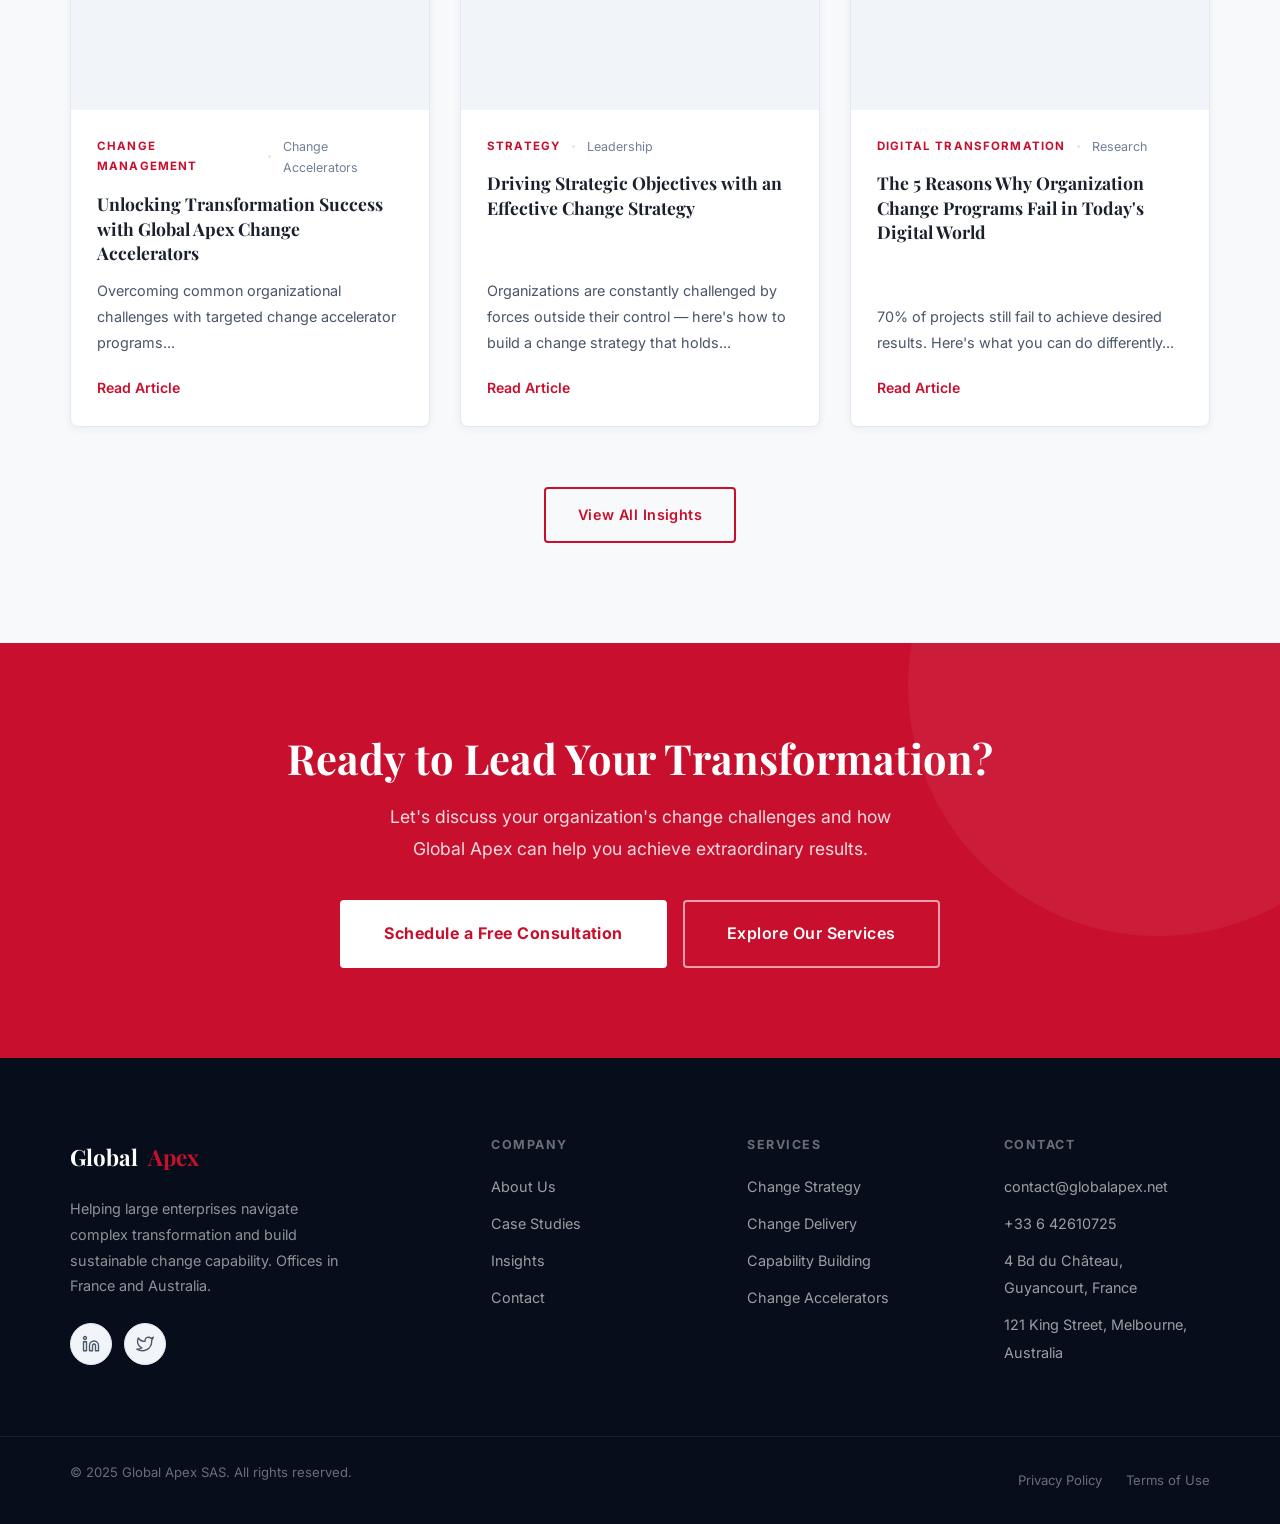
==== commit 18368d97: "Add bilingual EN/FR language switcher across all pages - Add i18n.js with full EN/FR translations fo" ====
--- a/index.html
+++ b/index.html
@@ -83,12 +83,12 @@
         </div>
       </a>
       <ul class="nav-menu" role="menubar">
-        <li role="none"><a href="/" role="menuitem" class="active">Home</a></li>
-        <li role="none"><a href="/about.html" role="menuitem">About</a></li>
-        <li role="none"><a href="/services.html" role="menuitem">Services</a></li>
-        <li role="none"><a href="/case-studies.html" role="menuitem">Case Studies</a></li>
-        <li role="none"><a href="/insights.html" role="menuitem">Insights</a></li>
-        <li role="none"><a href="/contact.html" role="menuitem" class="nav-cta">Contact Us</a></li>
+        <li role="none"><a href="/" role="menuitem" class="active" data-i18n="nav_home">Home</a></li>
+        <li role="none"><a href="/about.html" role="menuitem" data-i18n="nav_about">About</a></li>
+        <li role="none"><a href="/services.html" role="menuitem" data-i18n="nav_services">Services</a></li>
+        <li role="none"><a href="/case-studies.html" role="menuitem" data-i18n="nav_case_studies">Case Studies</a></li>
+        <li role="none"><a href="/insights.html" role="menuitem" data-i18n="nav_insights">Insights</a></li>
+        <li role="none"><a href="/contact.html" role="menuitem" class="nav-cta" data-i18n="nav_contact_us">Contact Us</a></li>
       </ul>
       <button class="hamburger" aria-label="Toggle mobile menu" aria-expanded="false">
         <span></span><span></span><span></span>
@@ -96,12 +96,12 @@
     </div>
   </nav>
   <nav class="mobile-menu" aria-label="Mobile navigation">
-    <a href="/">Home</a>
-    <a href="/about.html">About</a>
-    <a href="/services.html">Services</a>
-    <a href="/case-studies.html">Case Studies</a>
-    <a href="/insights.html">Insights</a>
-    <a href="/contact.html" class="btn btn-primary">Contact Us</a>
+    <a href="/" data-i18n="nav_home">Home</a>
+    <a href="/about.html" data-i18n="nav_about">About</a>
+    <a href="/services.html" data-i18n="nav_services">Services</a>
+    <a href="/case-studies.html" data-i18n="nav_case_studies">Case Studies</a>
+    <a href="/insights.html" data-i18n="nav_insights">Insights</a>
+    <a href="/contact.html" class="btn btn-primary" data-i18n="nav_contact_us">Contact Us</a>
   </nav>
 </header>
 
@@ -111,29 +111,29 @@
   <div class="hero-overlay"></div>
   <div class="container">
     <div class="hero-content">
-      <div class="hero-tag">Global Consulting Excellence</div>
-      <h1>Transform Your Organization.<br><em>Lead Your Industry.</em></h1>
-      <p class="hero-sub">Global Apex partners with corporate leaders to navigate complex transformation — delivering rapid, sustainable change that drives measurable business results.</p>
+      <div class="hero-tag" data-i18n="idx_hero_tag">Global Consulting Excellence</div>
+      <h1 data-i18n="idx_hero_h1">Transform Your Organization.<br><em>Lead Your Industry.</em></h1>
+      <p class="hero-sub" data-i18n="idx_hero_sub">Global Apex partners with corporate leaders to navigate complex transformation — delivering rapid, sustainable change that drives measurable business results.</p>
       <div class="hero-actions">
-        <a href="/contact.html" class="btn btn-primary btn-lg">Schedule a Consultation</a>
-        <a href="/case-studies.html" class="btn btn-secondary btn-lg">View Case Studies</a>
+        <a href="/contact.html" class="btn btn-primary btn-lg" data-i18n="idx_hero_btn1">Schedule a Consultation</a>
+        <a href="/case-studies.html" class="btn btn-secondary btn-lg" data-i18n="idx_hero_btn2">View Case Studies</a>
       </div>
       <div class="hero-stats">
         <div>
           <div class="hero-stat-num" data-counter data-target="50" data-suffix="+">50+</div>
-          <div class="hero-stat-label">Enterprise Clients</div>
+          <div class="hero-stat-label" data-i18n="idx_stat_clients">Enterprise Clients</div>
         </div>
         <div>
           <div class="hero-stat-num">$20B+</div>
-          <div class="hero-stat-label">Transformations Led</div>
+          <div class="hero-stat-label" data-i18n="idx_stat_transformations">Transformations Led</div>
         </div>
         <div>
           <div class="hero-stat-num" data-counter data-target="200" data-suffix="+">200+</div>
-          <div class="hero-stat-label">Leaders Trained</div>
+          <div class="hero-stat-label" data-i18n="idx_stat_leaders">Leaders Trained</div>
         </div>
         <div>
           <div class="hero-stat-num" data-counter data-target="95" data-suffix="%">95%</div>
-          <div class="hero-stat-label">Client Retention</div>
+          <div class="hero-stat-label" data-i18n="idx_stat_retention">Client Retention</div>
         </div>
       </div>
     </div>
@@ -144,38 +144,38 @@
 <section class="section" aria-labelledby="services-heading">
   <div class="container">
     <div class="section-header--center reveal">
-      <span class="section-label">What We Do</span>
-      <h2 id="services-heading">Comprehensive Change Management Solutions</h2>
+      <span class="section-label" data-i18n="idx_services_label">What We Do</span>
+      <h2 id="services-heading" data-i18n="idx_services_h">Comprehensive Change Management Solutions</h2>
       <div class="divider divider--center"></div>
-      <p>We deliver a suite of modern, results-focused change management services designed for the pace and complexity of today's enterprise environment.</p>
+      <p data-i18n="idx_services_p">We deliver a suite of modern, results-focused change management services designed for the pace and complexity of today's enterprise environment.</p>
     </div>
     <div class="services-grid">
       <div class="service-card reveal reveal-delay-1">
         <div class="service-icon">
           <svg viewBox="0 0 24 24" fill="none" stroke-width="1.8" stroke-linecap="round" stroke-linejoin="round" aria-hidden="true"><path d="M9 19v-6a2 2 0 00-2-2H5a2 2 0 00-2 2v6a2 2 0 002 2h2a2 2 0 002-2zm0 0V9a2 2 0 012-2h2a2 2 0 012 2v10m-6 0a2 2 0 002 2h2a2 2 0 002-2m0 0V5a2 2 0 012-2h2a2 2 0 012 2v14a2 2 0 01-2 2h-2a2 2 0 01-2-2z"/></svg>
         </div>
-        <h3>Strategy</h3>
-        <span class="service-tag">Assess &amp; Plan Change</span>
-        <p>We identify the fastest pathway to your target state and create actionable roadmaps that mobilize stakeholders and focus effort on the highest-impact initiatives.</p>
-        <a href="/services.html#strategy" class="read-more">Explore Strategy Services <svg viewBox="0 0 24 24" fill="none" stroke-width="2" stroke-linecap="round" stroke-linejoin="round" aria-hidden="true"><path d="M5 12h14M12 5l7 7-7 7"/></svg></a>
+        <h3 data-i18n="idx_svc_strategy_h">Strategy</h3>
+        <span class="service-tag" data-i18n="idx_svc_strategy_tag">Assess &amp; Plan Change</span>
+        <p data-i18n="idx_svc_strategy_p">We identify the fastest pathway to your target state and create actionable roadmaps that mobilize stakeholders and focus effort on the highest-impact initiatives.</p>
+        <a href="/services.html#strategy" class="read-more"><span data-i18n="idx_svc_strategy_link">Explore Strategy Services</span> <svg viewBox="0 0 24 24" fill="none" stroke-width="2" stroke-linecap="round" stroke-linejoin="round" aria-hidden="true"><path d="M5 12h14M12 5l7 7-7 7"/></svg></a>
       </div>
       <div class="service-card reveal reveal-delay-2">
         <div class="service-icon">
           <svg viewBox="0 0 24 24" fill="none" stroke-width="1.8" stroke-linecap="round" stroke-linejoin="round" aria-hidden="true"><path d="M17 20h5v-2a3 3 0 00-5.356-1.857M17 20H7m10 0v-2c0-.656-.126-1.283-.356-1.857M7 20H2v-2a3 3 0 015.356-1.857M7 20v-2c0-.656.126-1.283.356-1.857m0 0a5.002 5.002 0 019.288 0M15 7a3 3 0 11-6 0 3 3 0 016 0z"/></svg>
         </div>
-        <h3>Delivery</h3>
-        <span class="service-tag">Make Change Happen</span>
-        <p>We embed experienced change practitioners within your teams to drive adoption, integrate with project delivery, and ensure your transformation delivers its intended business results.</p>
-        <a href="/services.html#delivery" class="read-more">Explore Delivery Services <svg viewBox="0 0 24 24" fill="none" stroke-width="2" stroke-linecap="round" stroke-linejoin="round" aria-hidden="true"><path d="M5 12h14M12 5l7 7-7 7"/></svg></a>
+        <h3 data-i18n="idx_svc_delivery_h">Delivery</h3>
+        <span class="service-tag" data-i18n="idx_svc_delivery_tag">Make Change Happen</span>
+        <p data-i18n="idx_svc_delivery_p">We embed experienced change practitioners within your teams to drive adoption, integrate with project delivery, and ensure your transformation delivers its intended business results.</p>
+        <a href="/services.html#delivery" class="read-more"><span data-i18n="idx_svc_delivery_link">Explore Delivery Services</span> <svg viewBox="0 0 24 24" fill="none" stroke-width="2" stroke-linecap="round" stroke-linejoin="round" aria-hidden="true"><path d="M5 12h14M12 5l7 7-7 7"/></svg></a>
       </div>
       <div class="service-card reveal reveal-delay-3">
         <div class="service-icon">
           <svg viewBox="0 0 24 24" fill="none" stroke-width="1.8" stroke-linecap="round" stroke-linejoin="round" aria-hidden="true"><path d="M12 6.253v13m0-13C10.832 5.477 9.246 5 7.5 5S4.168 5.477 3 6.253v13C4.168 18.477 5.754 18 7.5 18s3.332.477 4.5 1.253m0-13C13.168 5.477 14.754 5 16.5 5c1.747 0 3.332.477 4.5 1.253v13C19.832 18.477 18.247 18 16.5 18c-1.746 0-3.332.477-4.5 1.253"/></svg>
         </div>
-        <h3>Capability</h3>
-        <span class="service-tag">Build Change Capability</span>
-        <p>We deploy tailored training, tools, and methodologies that build lasting organizational change capability — enabling your teams to drive future transformations independently.</p>
-        <a href="/services.html#capability" class="read-more">Explore Capability Services <svg viewBox="0 0 24 24" fill="none" stroke-width="2" stroke-linecap="round" stroke-linejoin="round" aria-hidden="true"><path d="M5 12h14M12 5l7 7-7 7"/></svg></a>
+        <h3 data-i18n="idx_svc_capability_h">Capability</h3>
+        <span class="service-tag" data-i18n="idx_svc_capability_tag">Build Change Capability</span>
+        <p data-i18n="idx_svc_capability_p">We deploy tailored training, tools, and methodologies that build lasting organizational change capability — enabling your teams to drive future transformations independently.</p>
+        <a href="/services.html#capability" class="read-more"><span data-i18n="idx_svc_capability_link">Explore Capability Services</span> <svg viewBox="0 0 24 24" fill="none" stroke-width="2" stroke-linecap="round" stroke-linejoin="round" aria-hidden="true"><path d="M5 12h14M12 5l7 7-7 7"/></svg></a>
       </div>
     </div>
   </div>
@@ -186,40 +186,40 @@
   <div class="container">
     <div class="grid-2">
       <div class="reveal">
-        <span class="section-label">Why Global Apex</span>
-        <h2 id="why-heading" style="color:white;">A More Nimble, Results-Focused Alternative</h2>
+        <span class="section-label" data-i18n="idx_why_label">Why Global Apex</span>
+        <h2 id="why-heading" style="color:white;" data-i18n="idx_why_h">A More Nimble, Results-Focused Alternative</h2>
         <div class="divider"></div>
-        <p style="color:rgba(255,255,255,0.7);">Traditional change management approaches were designed for a different era. Global Apex combines the methodological rigour of the world's leading consulting firms with the agility and focus required to deliver results in today's fast-moving business environment.</p>
-        <p style="color:rgba(255,255,255,0.7);">We don't just plan change — we make it happen.</p>
-        <a href="/about.html" class="btn btn-secondary" style="margin-top:28px;">Our Story &amp; Approach</a>
+        <p style="color:rgba(255,255,255,0.7);" data-i18n="idx_why_p1">Traditional change management approaches were designed for a different era. Global Apex combines the methodological rigour of the world's leading consulting firms with the agility and focus required to deliver results in today's fast-moving business environment.</p>
+        <p style="color:rgba(255,255,255,0.7);" data-i18n="idx_why_p2">We don't just plan change — we make it happen.</p>
+        <a href="/about.html" class="btn btn-secondary" style="margin-top:28px;" data-i18n="idx_why_btn">Our Story &amp; Approach</a>
       </div>
       <div class="why-grid reveal reveal-delay-1">
         <div class="why-item">
           <div class="why-icon"><svg viewBox="0 0 24 24" fill="none" stroke-width="1.8" stroke-linecap="round" stroke-linejoin="round" aria-hidden="true"><path d="M13 10V3L4 14h7v7l9-11h-7z"/></svg></div>
           <div>
-            <h4>Rapid Deployment</h4>
-            <p>Experienced practitioners mobilized fast, driving results from day one.</p>
+            <h4 data-i18n="idx_why_rapid_h">Rapid Deployment</h4>
+            <p data-i18n="idx_why_rapid_p">Experienced practitioners mobilized fast, driving results from day one.</p>
           </div>
         </div>
         <div class="why-item">
           <div class="why-icon"><svg viewBox="0 0 24 24" fill="none" stroke-width="1.8" stroke-linecap="round" stroke-linejoin="round" aria-hidden="true"><path d="M9 12l2 2 4-4m6 2a9 9 0 11-18 0 9 9 0 0118 0z"/></svg></div>
           <div>
-            <h4>Business Results Focus</h4>
-            <p>Every activity is anchored to measurable business outcomes, not just deliverables.</p>
+            <h4 data-i18n="idx_why_results_h">Business Results Focus</h4>
+            <p data-i18n="idx_why_results_p">Every activity is anchored to measurable business outcomes, not just deliverables.</p>
           </div>
         </div>
         <div class="why-item">
           <div class="why-icon"><svg viewBox="0 0 24 24" fill="none" stroke-width="1.8" stroke-linecap="round" stroke-linejoin="round" aria-hidden="true"><path d="M21 12a9 9 0 01-9 9m9-9a9 9 0 00-9-9m9 9H3m9 9a9 9 0 01-9-9m9 9c1.657 0 3-4.03 3-9s-1.343-9-3-9m0 18c-1.657 0-3-4.03-3-9s1.343-9 3-9m-9 9a9 9 0 019-9"/></svg></div>
           <div>
-            <h4>Global Expertise</h4>
-            <p>Cross-industry, cross-continental experience from offices in France and Australia.</p>
+            <h4 data-i18n="idx_why_global_h">Global Expertise</h4>
+            <p data-i18n="idx_why_global_p">Cross-industry, cross-continental experience from offices in France and Australia.</p>
           </div>
         </div>
         <div class="why-item">
           <div class="why-icon"><svg viewBox="0 0 24 24" fill="none" stroke-width="1.8" stroke-linecap="round" stroke-linejoin="round" aria-hidden="true"><path d="M4 5a1 1 0 011-1h14a1 1 0 011 1v2a1 1 0 01-1 1H5a1 1 0 01-1-1V5zM4 13a1 1 0 011-1h6a1 1 0 011 1v6a1 1 0 01-1 1H5a1 1 0 01-1-1v-6zM16 13a1 1 0 011-1h2a1 1 0 011 1v6a1 1 0 01-1 1h-2a1 1 0 01-1-1v-6z"/></svg></div>
           <div>
-            <h4>Flexible Engagement</h4>
-            <p>Right-sized to your organization — from targeted accelerators to full-scale programs.</p>
+            <h4 data-i18n="idx_why_flexible_h">Flexible Engagement</h4>
+            <p data-i18n="idx_why_flexible_p">Right-sized to your organization — from targeted accelerators to full-scale programs.</p>
           </div>
         </div>
       </div>
@@ -231,35 +231,35 @@
 <section class="section section--gray" aria-labelledby="industries-heading">
   <div class="container">
     <div class="section-header--center reveal">
-      <span class="section-label">Industries We Serve</span>
-      <h2 id="industries-heading">Deep Industry Experience</h2>
+      <span class="section-label" data-i18n="idx_industries_label">Industries We Serve</span>
+      <h2 id="industries-heading" data-i18n="idx_industries_h">Deep Industry Experience</h2>
       <div class="divider divider--center"></div>
-      <p>Our consultants bring cross-industry expertise from the world's most complex transformation environments.</p>
+      <p data-i18n="idx_industries_p">Our consultants bring cross-industry expertise from the world's most complex transformation environments.</p>
     </div>
     <div class="industries-grid reveal reveal-delay-1" style="--primary:#0a1f3d;">
       <div class="industry-item" style="background:var(--off-white);border-color:var(--border);">
         <svg viewBox="0 0 24 24" fill="none" stroke-width="1.8" stroke="var(--accent)" stroke-linecap="round" stroke-linejoin="round" aria-hidden="true"><path d="M19.428 15.428a2 2 0 00-1.022-.547l-2.387-.477a6 6 0 00-3.86.517l-.318.158a6 6 0 01-3.86.517L6.05 15.21a2 2 0 00-1.806.547M8 4h8l-1 1v5.172a2 2 0 00.586 1.414l5 5c1.26 1.26.367 3.414-1.415 3.414H4.828c-1.782 0-2.674-2.154-1.414-3.414l5-5A2 2 0 009 10.172V5L8 4z"/></svg>
-        <span>Pharmaceutical &amp; Life Sciences</span>
+        <span data-i18n="idx_ind_pharma">Pharmaceutical &amp; Life Sciences</span>
       </div>
       <div class="industry-item" style="background:var(--off-white);border-color:var(--border);">
         <svg viewBox="0 0 24 24" fill="none" stroke-width="1.8" stroke="var(--accent)" stroke-linecap="round" stroke-linejoin="round" aria-hidden="true"><path d="M16 11V7a4 4 0 00-8 0v4M5 9h14l1 12H4L5 9z"/></svg>
-        <span>Retail &amp; Consumer Goods</span>
+        <span data-i18n="idx_ind_retail">Retail &amp; Consumer Goods</span>
       </div>
       <div class="industry-item" style="background:var(--off-white);border-color:var(--border);">
         <svg viewBox="0 0 24 24" fill="none" stroke-width="1.8" stroke="var(--accent)" stroke-linecap="round" stroke-linejoin="round" aria-hidden="true"><path d="M9.75 17L9 20l-1 1h8l-1-1-.75-3M3 13h18M5 17h14a2 2 0 002-2V5a2 2 0 00-2-2H5a2 2 0 00-2 2v10a2 2 0 002 2z"/></svg>
-        <span>Technology &amp; Software</span>
+        <span data-i18n="idx_ind_tech">Technology &amp; Software</span>
       </div>
       <div class="industry-item" style="background:var(--off-white);border-color:var(--border);">
         <svg viewBox="0 0 24 24" fill="none" stroke-width="1.8" stroke="var(--accent)" stroke-linecap="round" stroke-linejoin="round" aria-hidden="true"><path d="M3 6l3 1m0 0l-3 9a5.002 5.002 0 006.001 0M6 7l3 9M6 7l6-2m6 2l3-1m-3 1l-3 9a5.002 5.002 0 006.001 0M18 7l3 9m-3-9l-6-2m0-2v2m0 16V5m0 16H9m3 0h3"/></svg>
-        <span>Financial Services</span>
+        <span data-i18n="idx_ind_finance">Financial Services</span>
       </div>
       <div class="industry-item" style="background:var(--off-white);border-color:var(--border);">
         <svg viewBox="0 0 24 24" fill="none" stroke-width="1.8" stroke="var(--accent)" stroke-linecap="round" stroke-linejoin="round" aria-hidden="true"><path d="M19 21V5a2 2 0 00-2-2H7a2 2 0 00-2 2v16m14 0h2m-2 0h-5m-9 0H3m2 0h5M9 7h1m-1 4h1m4-4h1m-1 4h1m-5 10v-5a1 1 0 011-1h2a1 1 0 011 1v5m-4 0h4"/></svg>
-        <span>Professional Services</span>
+        <span data-i18n="idx_ind_professional">Professional Services</span>
       </div>
       <div class="industry-item" style="background:var(--off-white);border-color:var(--border);">
         <svg viewBox="0 0 24 24" fill="none" stroke-width="1.8" stroke="var(--accent)" stroke-linecap="round" stroke-linejoin="round" aria-hidden="true"><path d="M12 3v1m0 16v1M3 12h1m16 0h1m-3.5-6.5L16 6M7.5 16.5L6 18m0-12l1.5 1.5M16.5 16.5L18 18M12 8a4 4 0 100 8 4 4 0 000-8z"/></svg>
-        <span>Energy &amp; Utilities</span>
+        <span data-i18n="idx_ind_energy">Energy &amp; Utilities</span>
       </div>
     </div>
   </div>
@@ -269,10 +269,10 @@
 <section class="section" aria-labelledby="cases-heading">
   <div class="container">
     <div class="section-header--center reveal">
-      <span class="section-label">Case Studies</span>
-      <h2 id="cases-heading">Proven Transformation Results</h2>
+      <span class="section-label" data-i18n="idx_cases_label">Case Studies</span>
+      <h2 id="cases-heading" data-i18n="idx_cases_h">Proven Transformation Results</h2>
       <div class="divider divider--center"></div>
-      <p>From Fortune 200 companies to fast-growing technology firms, we deliver transformations that matter.</p>
+      <p data-i18n="idx_cases_p">From Fortune 200 companies to fast-growing technology firms, we deliver transformations that matter.</p>
     </div>
     <div class="grid-3 reveal reveal-delay-1">
       <article class="case-card">
@@ -281,10 +281,10 @@
           <span class="case-industry">Retail</span>
         </div>
         <div class="case-card-body">
-          <h3>Enterprise Change Management for a 30,000-Associate Retail Group</h3>
-          <p>Developed an enterprise-wide change management strategy, playbook, and trained 200+ leaders amid unprecedented multi-channel disruption.</p>
-          <div class="case-result"><svg viewBox="0 0 24 24" fill="none" stroke-width="2" stroke-linecap="round" stroke-linejoin="round" aria-hidden="true"><path d="M5 13l4 4L19 7"/></svg>200+ leaders trained; improved enterprise change readiness</div>
-          <a href="/case-studies.html#retail" class="read-more">Read Case Study <svg viewBox="0 0 24 24" fill="none" stroke-width="2" stroke-linecap="round" stroke-linejoin="round" aria-hidden="true"><path d="M5 12h14M12 5l7 7-7 7"/></svg></a>
+          <h3 data-i18n="idx_case1_h">Enterprise Change Management for a 30,000-Associate Retail Group</h3>
+          <p data-i18n="idx_case1_p">Developed an enterprise-wide change management strategy, playbook, and trained 200+ leaders amid unprecedented multi-channel disruption.</p>
+          <div class="case-result"><svg viewBox="0 0 24 24" fill="none" stroke-width="2" stroke-linecap="round" stroke-linejoin="round" aria-hidden="true"><path d="M5 13l4 4L19 7"/></svg><span data-i18n="idx_case1_result">200+ leaders trained; improved enterprise change readiness</span></div>
+          <a href="/case-studies.html#retail" class="read-more"><span data-i18n="shared_read_case">Read Case Study</span> <svg viewBox="0 0 24 24" fill="none" stroke-width="2" stroke-linecap="round" stroke-linejoin="round" aria-hidden="true"><path d="M5 12h14M12 5l7 7-7 7"/></svg></a>
         </div>
       </article>
       <article class="case-card">
@@ -293,10 +293,10 @@
           <span class="case-industry">Pharma</span>
         </div>
         <div class="case-card-body">
-          <h3>$4 Billion Post-Merger Integration for a Fortune 200 Biopharma</h3>
-          <p>Established a cross-functional integration plan within 10 days, enabling a successful deal close and seamless post-merger integration on time.</p>
-          <div class="case-result"><svg viewBox="0 0 24 24" fill="none" stroke-width="2" stroke-linecap="round" stroke-linejoin="round" aria-hidden="true"><path d="M5 13l4 4L19 7"/></svg>$4B deal closed on time with reusable integration playbook</div>
-          <a href="/case-studies.html#pharma" class="read-more">Read Case Study <svg viewBox="0 0 24 24" fill="none" stroke-width="2" stroke-linecap="round" stroke-linejoin="round" aria-hidden="true"><path d="M5 12h14M12 5l7 7-7 7"/></svg></a>
+          <h3 data-i18n="idx_case2_h">$4 Billion Post-Merger Integration for a Fortune 200 Biopharma</h3>
+          <p data-i18n="idx_case2_p">Established a cross-functional integration plan within 10 days, enabling a successful deal close and seamless post-merger integration on time.</p>
+          <div class="case-result"><svg viewBox="0 0 24 24" fill="none" stroke-width="2" stroke-linecap="round" stroke-linejoin="round" aria-hidden="true"><path d="M5 13l4 4L19 7"/></svg><span data-i18n="idx_case2_result">$4B deal closed on time with reusable integration playbook</span></div>
+          <a href="/case-studies.html#pharma" class="read-more"><span data-i18n="shared_read_case">Read Case Study</span> <svg viewBox="0 0 24 24" fill="none" stroke-width="2" stroke-linecap="round" stroke-linejoin="round" aria-hidden="true"><path d="M5 12h14M12 5l7 7-7 7"/></svg></a>
         </div>
       </article>
       <article class="case-card">
@@ -305,15 +305,15 @@
           <span class="case-industry">Technology</span>
         </div>
         <div class="case-card-body">
-          <h3>Field Force Digital Transformation: Paper to Mobile Cloud</h3>
-          <p>Led the adoption of mobile app and cloud systems across a field workforce, driving productivity gains, improved reporting, and enhanced customer satisfaction.</p>
-          <div class="case-result"><svg viewBox="0 0 24 24" fill="none" stroke-width="2" stroke-linecap="round" stroke-linejoin="round" aria-hidden="true"><path d="M5 13l4 4L19 7"/></svg>Full technology adoption; measurable productivity gains</div>
-          <a href="/case-studies.html#digital" class="read-more">Read Case Study <svg viewBox="0 0 24 24" fill="none" stroke-width="2" stroke-linecap="round" stroke-linejoin="round" aria-hidden="true"><path d="M5 12h14M12 5l7 7-7 7"/></svg></a>
+          <h3 data-i18n="idx_case3_h">Field Force Digital Transformation: Paper to Mobile Cloud</h3>
+          <p data-i18n="idx_case3_p">Led the adoption of mobile app and cloud systems across a field workforce, driving productivity gains, improved reporting, and enhanced customer satisfaction.</p>
+          <div class="case-result"><svg viewBox="0 0 24 24" fill="none" stroke-width="2" stroke-linecap="round" stroke-linejoin="round" aria-hidden="true"><path d="M5 13l4 4L19 7"/></svg><span data-i18n="idx_case3_result">Full technology adoption; measurable productivity gains</span></div>
+          <a href="/case-studies.html#digital" class="read-more"><span data-i18n="shared_read_case">Read Case Study</span> <svg viewBox="0 0 24 24" fill="none" stroke-width="2" stroke-linecap="round" stroke-linejoin="round" aria-hidden="true"><path d="M5 12h14M12 5l7 7-7 7"/></svg></a>
         </div>
       </article>
     </div>
     <div class="text-center mt-60 reveal">
-      <a href="/case-studies.html" class="btn btn-outline">View All Case Studies</a>
+      <a href="/case-studies.html" class="btn btn-outline" data-i18n="idx_cases_btn">View All Case Studies</a>
     </div>
   </div>
 </section>
@@ -322,8 +322,8 @@
 <section class="section section--gray" aria-labelledby="insights-heading">
   <div class="container">
     <div class="section-header--center reveal">
-      <span class="section-label">Insights &amp; Thought Leadership</span>
-      <h2 id="insights-heading">Latest from Global Apex</h2>
+      <span class="section-label" data-i18n="idx_insights_label">Insights &amp; Thought Leadership</span>
+      <h2 id="insights-heading" data-i18n="idx_insights_h">Latest from Global Apex</h2>
       <div class="divider divider--center"></div>
     </div>
     <div class="grid-3 reveal reveal-delay-1">
@@ -337,9 +337,9 @@
             <span class="insight-dot"></span>
             <span class="insight-date">Change Accelerators</span>
           </div>
-          <h3>Unlocking Transformation Success with Global Apex Change Accelerators</h3>
-          <p>Overcoming common organizational challenges with targeted change accelerator programs...</p>
-          <a href="/insights.html" class="read-more">Read Article <svg viewBox="0 0 24 24" fill="none" stroke-width="2" stroke-linecap="round" stroke-linejoin="round" aria-hidden="true"><path d="M5 12h14M12 5l7 7-7 7"/></svg></a>
+          <h3 data-i18n="idx_insight1_h">Unlocking Transformation Success with Global Apex Change Accelerators</h3>
+          <p data-i18n="idx_insight1_p">Overcoming common organizational challenges with targeted change accelerator programs...</p>
+          <a href="/insights.html" class="read-more"><span data-i18n="shared_read_article">Read Article</span> <svg viewBox="0 0 24 24" fill="none" stroke-width="2" stroke-linecap="round" stroke-linejoin="round" aria-hidden="true"><path d="M5 12h14M12 5l7 7-7 7"/></svg></a>
         </div>
       </article>
       <article class="insight-card">
@@ -352,9 +352,9 @@
             <span class="insight-dot"></span>
             <span class="insight-date">Leadership</span>
           </div>
-          <h3>Driving Strategic Objectives with an Effective Change Strategy</h3>
-          <p>Organizations are constantly challenged by forces outside their control — here's how to build a change strategy that holds...</p>
-          <a href="/insights.html" class="read-more">Read Article <svg viewBox="0 0 24 24" fill="none" stroke-width="2" stroke-linecap="round" stroke-linejoin="round" aria-hidden="true"><path d="M5 12h14M12 5l7 7-7 7"/></svg></a>
+          <h3 data-i18n="idx_insight2_h">Driving Strategic Objectives with an Effective Change Strategy</h3>
+          <p data-i18n="idx_insight2_p">Organizations are constantly challenged by forces outside their control — here's how to build a change strategy that holds...</p>
+          <a href="/insights.html" class="read-more"><span data-i18n="shared_read_article">Read Article</span> <svg viewBox="0 0 24 24" fill="none" stroke-width="2" stroke-linecap="round" stroke-linejoin="round" aria-hidden="true"><path d="M5 12h14M12 5l7 7-7 7"/></svg></a>
         </div>
       </article>
       <article class="insight-card">
@@ -367,14 +367,14 @@
             <span class="insight-dot"></span>
             <span class="insight-date">Research</span>
           </div>
-          <h3>The 5 Reasons Why Organization Change Programs Fail in Today's Digital World</h3>
-          <p>70% of projects still fail to achieve desired results. Here's what you can do differently...</p>
-          <a href="/insights.html" class="read-more">Read Article <svg viewBox="0 0 24 24" fill="none" stroke-width="2" stroke-linecap="round" stroke-linejoin="round" aria-hidden="true"><path d="M5 12h14M12 5l7 7-7 7"/></svg></a>
+          <h3 data-i18n="idx_insight3_h">The 5 Reasons Why Organization Change Programs Fail in Today's Digital World</h3>
+          <p data-i18n="idx_insight3_p">70% of projects still fail to achieve desired results. Here's what you can do differently...</p>
+          <a href="/insights.html" class="read-more"><span data-i18n="shared_read_article">Read Article</span> <svg viewBox="0 0 24 24" fill="none" stroke-width="2" stroke-linecap="round" stroke-linejoin="round" aria-hidden="true"><path d="M5 12h14M12 5l7 7-7 7"/></svg></a>
         </div>
       </article>
     </div>
     <div class="text-center mt-60 reveal">
-      <a href="/insights.html" class="btn btn-outline">View All Insights</a>
+      <a href="/insights.html" class="btn btn-outline" data-i18n="idx_insights_btn">View All Insights</a>
     </div>
   </div>
 </section>
@@ -383,11 +383,11 @@
 <section class="cta-section" aria-label="Call to action">
   <div class="container">
     <div class="reveal">
-      <h2>Ready to Lead Your Transformation?</h2>
-      <p>Let's discuss your organization's change challenges and how Global Apex can help you achieve extraordinary results.</p>
+      <h2 data-i18n="idx_cta_h">Ready to Lead Your Transformation?</h2>
+      <p data-i18n="idx_cta_p">Let's discuss your organization's change challenges and how Global Apex can help you achieve extraordinary results.</p>
       <div class="cta-actions">
-        <a href="/contact.html" class="btn btn-white btn-lg">Schedule a Free Consultation</a>
-        <a href="/services.html" class="btn btn-white-outline btn-lg">Explore Our Services</a>
+        <a href="/contact.html" class="btn btn-white btn-lg" data-i18n="idx_cta_btn1">Schedule a Free Consultation</a>
+        <a href="/services.html" class="btn btn-white-outline btn-lg" data-i18n="idx_cta_btn2">Explore Our Services</a>
       </div>
     </div>
   </div>
@@ -400,7 +400,7 @@
       <div class="footer-grid">
         <div class="footer-brand">
           <div class="footer-logo">Global<span>Apex</span></div>
-          <p>Helping large enterprises navigate complex transformation and build sustainable change capability. Offices in France and Australia.</p>
+          <p data-i18n="footer_tagline">Helping large enterprises navigate complex transformation and build sustainable change capability. Offices in France and Australia.</p>
           <div class="social-links" style="margin-top:24px;">
             <a href="https://www.linkedin.com/company/globalapex" class="social-link" aria-label="LinkedIn" rel="noopener noreferrer" target="_blank">
               <svg viewBox="0 0 24 24" fill="none" stroke-width="1.8" stroke-linecap="round" stroke-linejoin="round" aria-hidden="true"><path d="M16 8a6 6 0 016 6v7h-4v-7a2 2 0 00-2-2 2 2 0 00-2 2v7h-4v-7a6 6 0 016-6zM2 9h4v12H2z"/><circle cx="4" cy="4" r="2"/></svg>
@@ -411,25 +411,25 @@
           </div>
         </div>
         <div class="footer-nav">
-          <h4>Company</h4>
+          <h4 data-i18n="footer_h_company">Company</h4>
           <ul>
-            <li><a href="/about.html">About Us</a></li>
-            <li><a href="/case-studies.html">Case Studies</a></li>
-            <li><a href="/insights.html">Insights</a></li>
-            <li><a href="/contact.html">Contact</a></li>
+            <li><a href="/about.html" data-i18n="footer_about_us">About Us</a></li>
+            <li><a href="/case-studies.html" data-i18n="footer_case_studies">Case Studies</a></li>
+            <li><a href="/insights.html" data-i18n="footer_insights">Insights</a></li>
+            <li><a href="/contact.html" data-i18n="footer_contact">Contact</a></li>
           </ul>
         </div>
         <div class="footer-nav">
-          <h4>Services</h4>
+          <h4 data-i18n="footer_h_services">Services</h4>
           <ul>
-            <li><a href="/services.html#strategy">Change Strategy</a></li>
-            <li><a href="/services.html#delivery">Change Delivery</a></li>
-            <li><a href="/services.html#capability">Capability Building</a></li>
-            <li><a href="/services.html#accelerators">Change Accelerators</a></li>
+            <li><a href="/services.html#strategy" data-i18n="footer_strategy">Change Strategy</a></li>
+            <li><a href="/services.html#delivery" data-i18n="footer_delivery">Change Delivery</a></li>
+            <li><a href="/services.html#capability" data-i18n="footer_capability">Capability Building</a></li>
+            <li><a href="/services.html#accelerators" data-i18n="footer_accelerators">Change Accelerators</a></li>
           </ul>
         </div>
         <div class="footer-nav">
-          <h4>Contact</h4>
+          <h4 data-i18n="footer_h_contact">Contact</h4>
           <ul>
             <li><a href="mailto:contact@globalapex.net">contact@globalapex.net</a></li>
             <li><a href="tel:+33642610725">+33 6 42610725</a></li>
@@ -442,15 +442,16 @@
   </div>
   <div class="container">
     <div class="footer-bottom">
-      <p class="footer-copy">&copy; 2025 Global Apex SAS. All rights reserved.</p>
+      <p class="footer-copy" data-i18n="footer_copyright">&copy; 2025 Global Apex SAS. All rights reserved.</p>
       <div class="footer-legal">
-        <a href="/privacy.html">Privacy Policy</a>
-        <a href="/terms.html">Terms of Use</a>
+        <a href="/privacy.html" data-i18n="footer_privacy">Privacy Policy</a>
+        <a href="/terms.html" data-i18n="footer_terms">Terms of Use</a>
       </div>
     </div>
   </div>
 </footer>
 
+<script src="/assets/js/i18n.js" defer></script>
 <script src="/assets/js/main.js" defer></script>
 </body>
 </html>
--- a/assets/css/style.css
+++ b/assets/css/style.css
@@ -357,3 +357,56 @@
   .stats-grid { grid-template-columns: 1fr; }
   .process-steps { grid-template-columns: 1fr; gap: 30px; }
 }
+
+/* ── Language Switcher ── */
+.lang-switcher {
+  display: flex;
+  align-items: center;
+  background: rgba(255,255,255,0.08);
+  border: 1px solid rgba(255,255,255,0.18);
+  border-radius: 20px;
+  padding: 3px;
+  margin-left: 14px;
+  gap: 2px;
+  flex-shrink: 0;
+}
+.lang-btn {
+  display: flex;
+  align-items: center;
+  gap: 4px;
+  padding: 4px 11px;
+  border-radius: 16px;
+  border: none;
+  background: transparent;
+  font-size: 0.75rem;
+  font-weight: 700;
+  letter-spacing: 0.04em;
+  color: rgba(255,255,255,0.55);
+  cursor: pointer;
+  transition: background 0.2s, color 0.2s;
+  font-family: var(--font-body);
+  line-height: 1;
+}
+.lang-btn:hover { color: rgba(255,255,255,0.85); }
+.lang-btn.active {
+  background: rgba(255,255,255,0.18);
+  color: #fff;
+}
+/* Mobile menu switcher */
+.lang-switcher--mobile {
+  margin: 12px 20px 4px;
+  align-self: flex-start;
+  background: rgba(10,31,61,0.06);
+  border-color: var(--border);
+}
+.lang-switcher--mobile .lang-btn {
+  color: var(--text-medium);
+}
+.lang-switcher--mobile .lang-btn:hover,
+.lang-switcher--mobile .lang-btn.active {
+  background: var(--accent);
+  color: #fff;
+}
+@media (max-width: 768px) {
+  .lang-switcher:not(.lang-switcher--mobile) { display: none; }
+}
